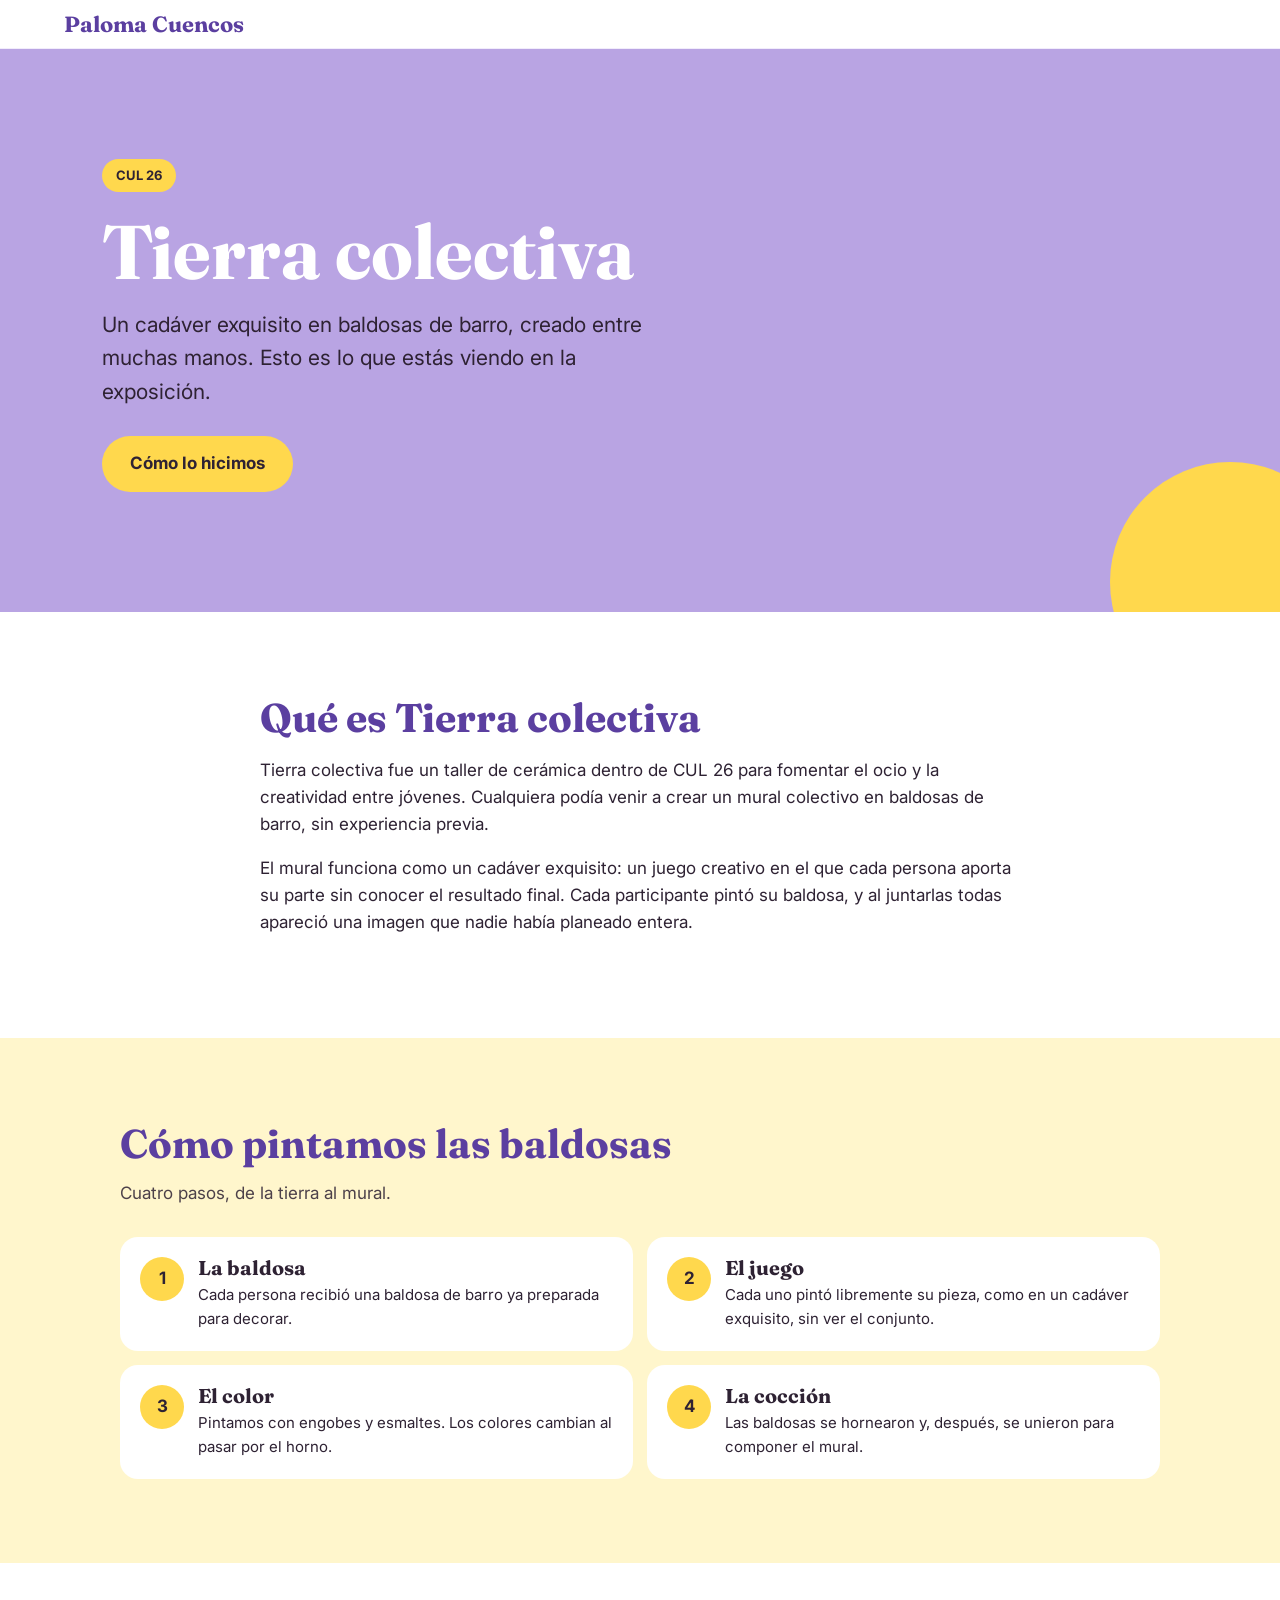
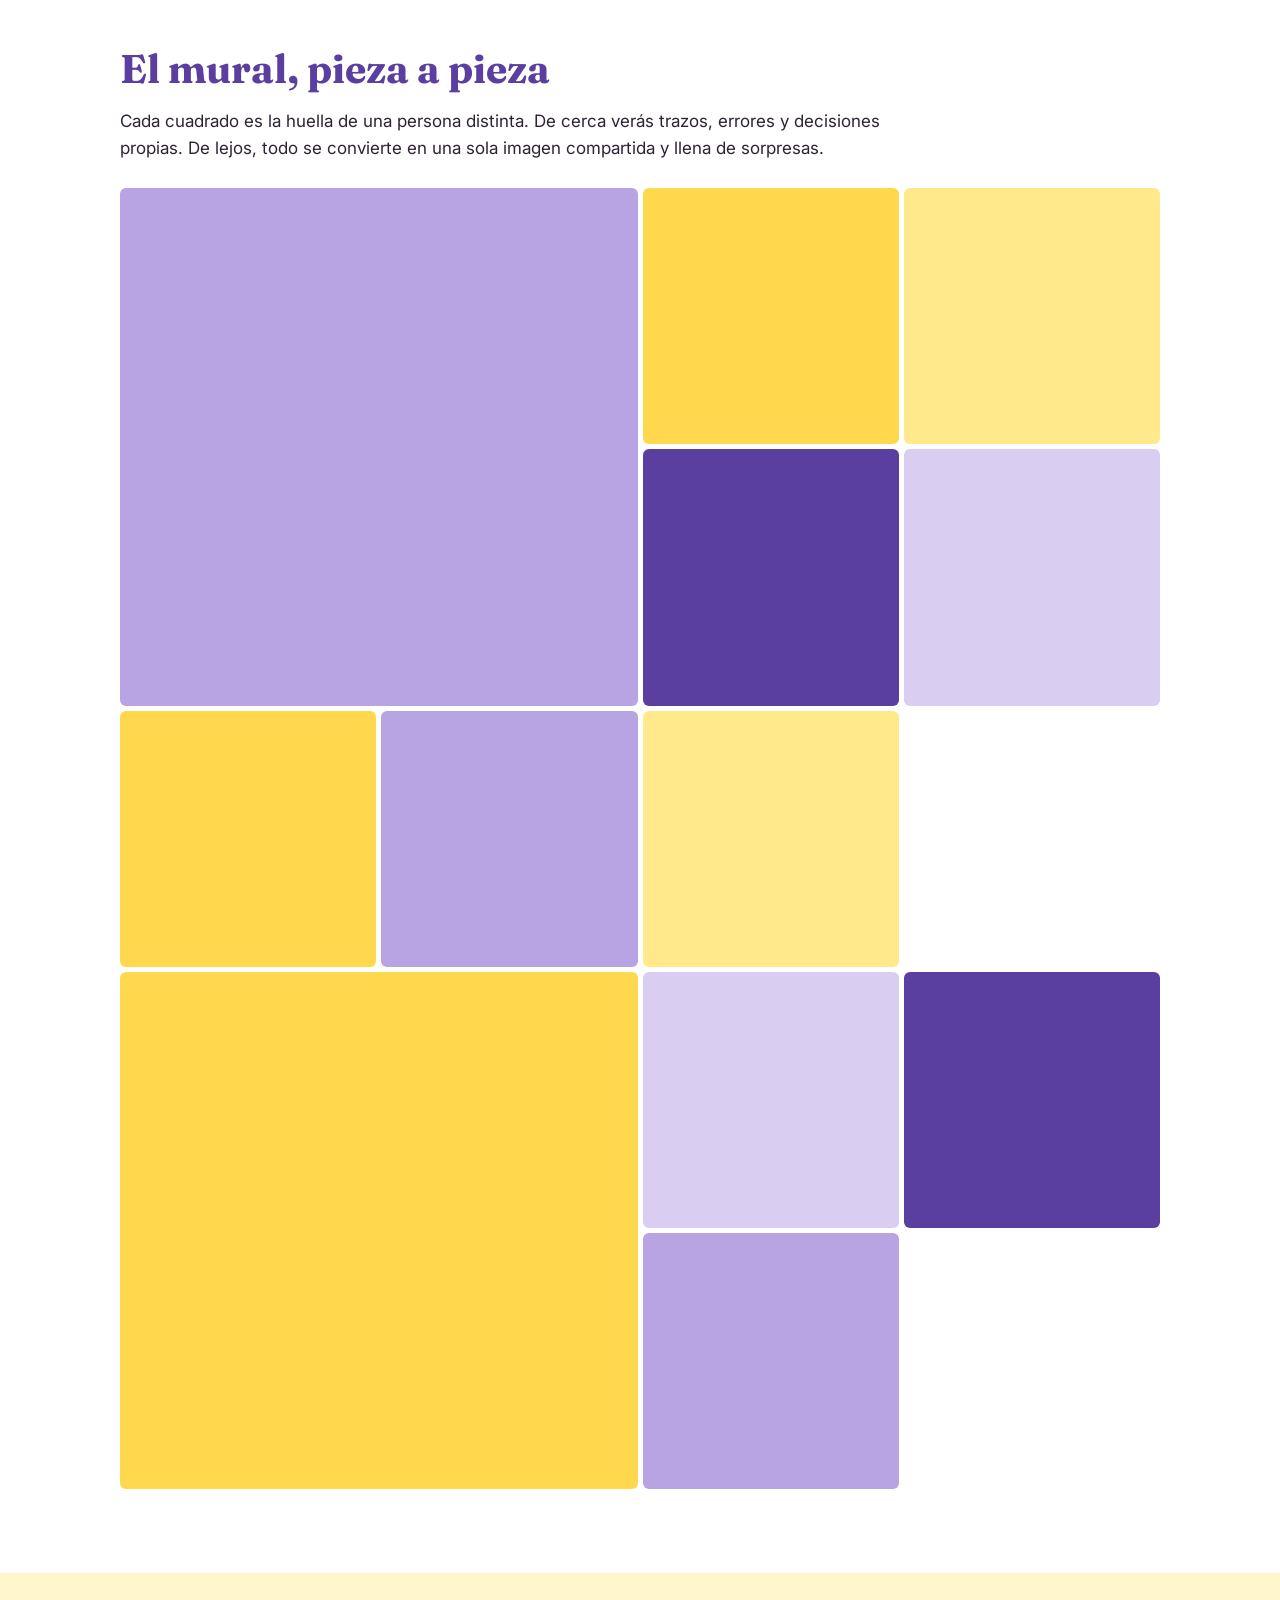
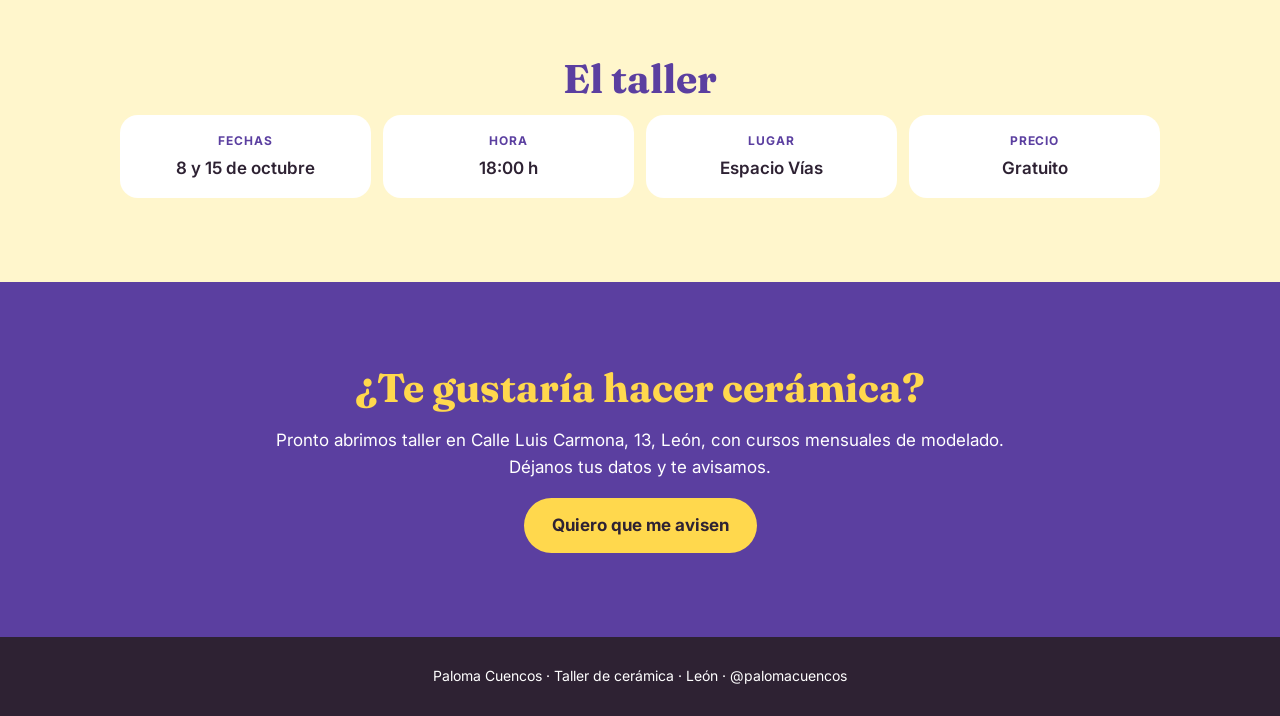
==== tierra-colectiva.html @ a6b54735 "Rename tierra-colectiva(1).html to tierra-colectiva.html" ====
<!DOCTYPE html>
<html lang="es"><head><meta charset="utf-8"><meta name="viewport" content="width=device-width,initial-scale=1,viewport-fit=cover">
<title>Tierra colectiva | CUL 26 | Paloma Cuencos</title><meta name="description" content="Tierra colectiva: un cadáver exquisito en baldosas de barro, taller de cerámica de CUL 26 para jóvenes."><meta name="theme-color" content="#b9a4e3">
<meta property="og:title" content="Tierra colectiva | CUL 26 | Paloma Cuencos"><meta property="og:description" content="Tierra colectiva: un cadáver exquisito en baldosas de barro, taller de cerámica de CUL 26 para jóvenes."><meta property="og:type" content="website">
<link rel="preconnect" href="https://fonts.googleapis.com"><link rel="preconnect" href="https://fonts.gstatic.com" crossorigin>
<link href="https://fonts.googleapis.com/css2?family=Fraunces:opsz,wght@9..144,600;9..144,700&family=Inter:wght@400;500;600;700&display=swap" rel="stylesheet">
<link rel="stylesheet" href="style.css"></head><body>
<header><a class="logo" href="index.html">Paloma Cuencos</a><a class="mini" style="background:none;color:var(--ink)" href="index.html">Volver al taller</a></header>
<main>
<div class="hero"><span class="tag">CUL 26</span><h1>Tierra colectiva</h1><p>Un cadáver exquisito en baldosas de barro, creado entre muchas manos. Esto es lo que estás viendo en la exposición.</p><a class="btn" href="#como">Cómo lo hicimos</a></div>
<section><div class="wrap"><h2>Qué es Tierra colectiva</h2>
<p>Tierra colectiva fue un taller de cerámica dentro de CUL 26 para fomentar el ocio y la creatividad entre jóvenes. Cualquiera podía venir a crear un mural colectivo en baldosas de barro, sin experiencia previa.</p>
<p>El mural funciona como un cadáver exquisito: un juego creativo en el que cada persona aporta su parte sin conocer el resultado final. Cada participante pintó su baldosa, y al juntarlas todas apareció una imagen que nadie había planeado entera.</p></div></section>
<section class="alt" id="como"><div class="wide"><h2>Cómo pintamos las baldosas</h2><p class="sub">Cuatro pasos, de la tierra al mural.</p>
<div class="steps">
<div class="step"><h3>La baldosa</h3><p>Cada persona recibió una baldosa de barro ya preparada para decorar.</p></div>
<div class="step"><h3>El juego</h3><p>Cada uno pintó libremente su pieza, como en un cadáver exquisito, sin ver el conjunto.</p></div>
<div class="step"><h3>El color</h3><p>Pintamos con engobes y esmaltes. Los colores cambian al pasar por el horno.</p></div>
<div class="step"><h3>La cocción</h3><p>Las baldosas se hornearon y, después, se unieron para componer el mural.</p></div>
</div></div></section>
<section><div class="wide"><div class="wrap" style="margin:0"><h2>El mural, pieza a pieza</h2>
<p>Cada cuadrado es la huella de una persona distinta. De cerca verás trazos, errores y decisiones propias. De lejos, todo se convierte en una sola imagen compartida y llena de sorpresas.</p></div><div class="mural" aria-hidden="true"><div class="big" style="background:var(--lila)"></div><div style="background:var(--am)"></div><div style="background:#ffe98a"></div><div style="background:var(--lila-d)"></div><div style="background:#d9cdf2"></div><div style="background:var(--am)"></div><div style="background:var(--lila)"></div><div style="background:#ffe98a"></div><div class="big" style="background:var(--am)"></div><div style="background:#d9cdf2"></div><div style="background:var(--lila-d)"></div><div style="background:var(--lila)"></div></div></div></section>
<section class="alt"><div class="wide"><h2 style="text-align:center">El taller</h2>
<div class="facts"><div><b>Fechas</b>8 y 15 de octubre</div><div><b>Hora</b>18:00 h</div><div><b>Lugar</b>Espacio Vías</div><div><b>Precio</b>Gratuito</div></div></div></section>
<section class="dark"><div class="wrap" style="text-align:center"><h2>¿Te gustaría hacer cerámica?</h2>
<p>Pronto abrimos taller en Calle Luis Carmona, 13, León, con cursos mensuales de modelado. Déjanos tus datos y te avisamos.</p>
<a class="btn" href="https://forms.google.com/TU-ENLACE-AQUI" target="_blank" rel="noopener">Quiero que me avisen</a></div></section>
</main>
<footer>Paloma Cuencos · Taller de cerámica · León · <a href="https://www.instagram.com/palomacuencos">@palomacuencos</a></footer>
<a class="btn sticky" href="https://forms.google.com/TU-ENLACE-AQUI" target="_blank" rel="noopener">Quiero que me avisen</a>
</body></html>
---- style.css ----
/* Paloma Cuencos - estilos compartidos, mobile first */
:root{--lila:#b9a4e3;--lila-d:#5b3fa0;--lila-l:#f1ecfb;--am:#ffd84d;--am-l:#fff6cc;--ink:#2e2233;--r:18px}
*{box-sizing:border-box}
html{scroll-behavior:smooth;-webkit-text-size-adjust:100%}
body{margin:0;font-family:'Inter',system-ui,sans-serif;color:var(--ink);background:#fff;line-height:1.6;font-size:17px;padding-bottom:env(safe-area-inset-bottom)}
h1,h2,h3,.logo{font-family:'Fraunces',Georgia,serif;line-height:1.1}
a{color:inherit;text-decoration:none}
img{max-width:100%;display:block}
:focus-visible{outline:3px solid var(--lila-d);outline-offset:3px}
.top{background:var(--am);text-align:center;padding:9px 16px;font-size:14px;font-weight:600}
header{display:flex;justify-content:space-between;align-items:center;gap:12px;padding:12px 5vw;background:#fff;position:sticky;top:0;z-index:10;border-bottom:1px solid var(--lila-l)}
.logo{font-size:22px;font-weight:700;color:var(--lila-d)}
nav{display:none}
nav a{margin-left:24px;font-size:15px;font-weight:500}
nav a:hover{color:var(--lila-d)}
.mini{background:var(--lila-d);color:#fff;padding:10px 18px;border-radius:30px;font-size:14px;font-weight:600;min-height:44px;display:inline-flex;align-items:center}
.hero{background:var(--lila);padding:64px 5vw 80px;position:relative;overflow:hidden}
.hero:before{content:"";position:absolute;width:240px;height:240px;border-radius:50%;background:var(--am);right:-70px;bottom:-90px}
.hero>*{position:relative}
.hero h1{font-size:clamp(40px,11vw,76px);margin:0 0 14px;color:#fff;text-wrap:balance}
.hero p{font-size:clamp(17px,4.5vw,21px);max-width:560px;margin:0 0 28px}
.tag{display:inline-block;background:var(--am);padding:6px 14px;border-radius:30px;font-size:13px;font-weight:700;margin-bottom:18px}
.btn{display:inline-flex;align-items:center;justify-content:center;min-height:52px;background:var(--am);color:var(--ink);padding:14px 28px;border-radius:40px;font-weight:700;transition:transform .2s,background .2s}
.btn:active{transform:scale(.97)}
section{padding:56px 5vw}
.wrap{max-width:760px;margin:0 auto}
.wide{max-width:1040px;margin:0 auto}
h2{font-size:clamp(28px,7vw,40px);color:var(--lila-d);margin:0 0 14px;text-wrap:balance}
.sub{margin:0 0 30px;opacity:.85}
.alt{background:var(--am-l)}
.dark{background:var(--lila-d);color:#fff}.dark h2{color:var(--am)}
.grid{display:grid;gap:16px;grid-template-columns:1fr}
.card{background:var(--lila-l);border-radius:var(--r);padding:16px}
.card h3{margin:14px 0 6px;font-size:21px}.card p{margin:0;font-size:15px}
.ph{aspect-ratio:4/3;border-radius:12px;background:linear-gradient(135deg,var(--lila),var(--am))}
.steps{display:grid;gap:14px;counter-reset:s;grid-template-columns:1fr}
.step{background:#fff;border-radius:var(--r);padding:20px;counter-increment:s;display:grid;grid-template-columns:44px 1fr;gap:4px 14px}
.step:before{content:counter(s);grid-row:span 2;width:44px;height:44px;border-radius:50%;background:var(--am);display:flex;align-items:center;justify-content:center;font-weight:700}
.step h3{margin:0;font-size:20px}.step p{margin:0;font-size:15px}
.facts{display:grid;grid-template-columns:1fr 1fr;gap:12px}
.facts div{background:#fff;border-radius:var(--r);padding:16px;text-align:center;font-weight:600}
.facts b{display:block;color:var(--lila-d);font-size:12px;text-transform:uppercase;letter-spacing:.08em;margin-bottom:4px}
.mural{display:grid;grid-template-columns:repeat(4,1fr);gap:5px;margin-top:26px}
.mural div{aspect-ratio:1;border-radius:6px}
.mural .big{grid-column:span 2;grid-row:span 2}
.info{display:grid;gap:22px;text-align:center}
.info h3{color:var(--lila-d);margin:0 0 4px}
footer{background:var(--ink);color:#fff;text-align:center;padding:28px 5vw 90px;font-size:14px}
.sticky{position:fixed;left:12px;right:12px;bottom:calc(12px + env(safe-area-inset-bottom));z-index:20;box-shadow:0 8px 24px #0004;background:var(--am)}
@media (hover:hover){.btn:hover{background:#fff}.card{transition:transform .2s,box-shadow .2s}.card:hover{transform:translateY(-4px);box-shadow:0 10px 24px #5b3fa033}}
@media (min-width:700px){
 body{padding-bottom:0}
 nav{display:block}.mini{display:none}
 section{padding:84px 5vw}
 .grid{grid-template-columns:repeat(3,1fr);gap:22px}
 .steps{grid-template-columns:repeat(2,1fr)}
 .facts{grid-template-columns:repeat(4,1fr)}
 .info{grid-template-columns:1fr 1fr}
 .sticky{display:none}footer{padding-bottom:28px}
 .hero{padding:110px 8vw 120px}
}
@media (prefers-reduced-motion:reduce){*{transition:none!important;scroll-behavior:auto!important}}
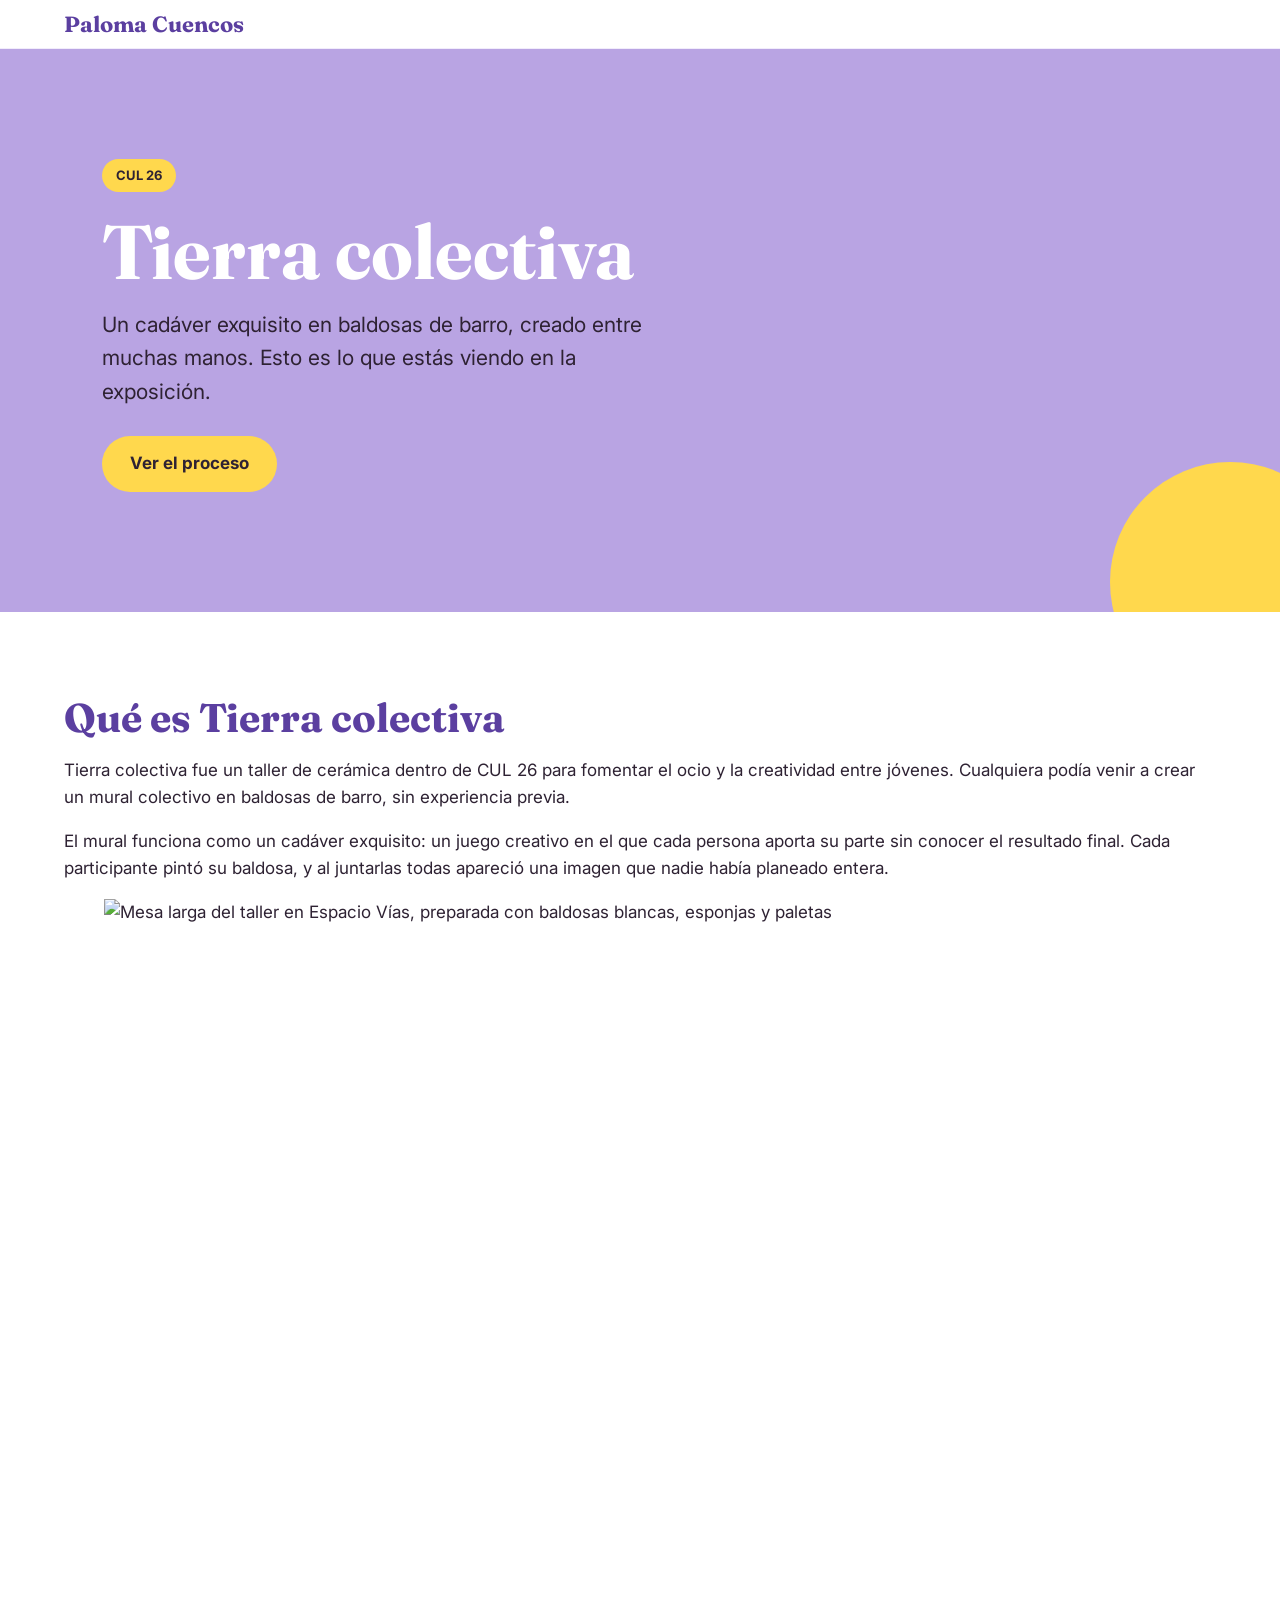
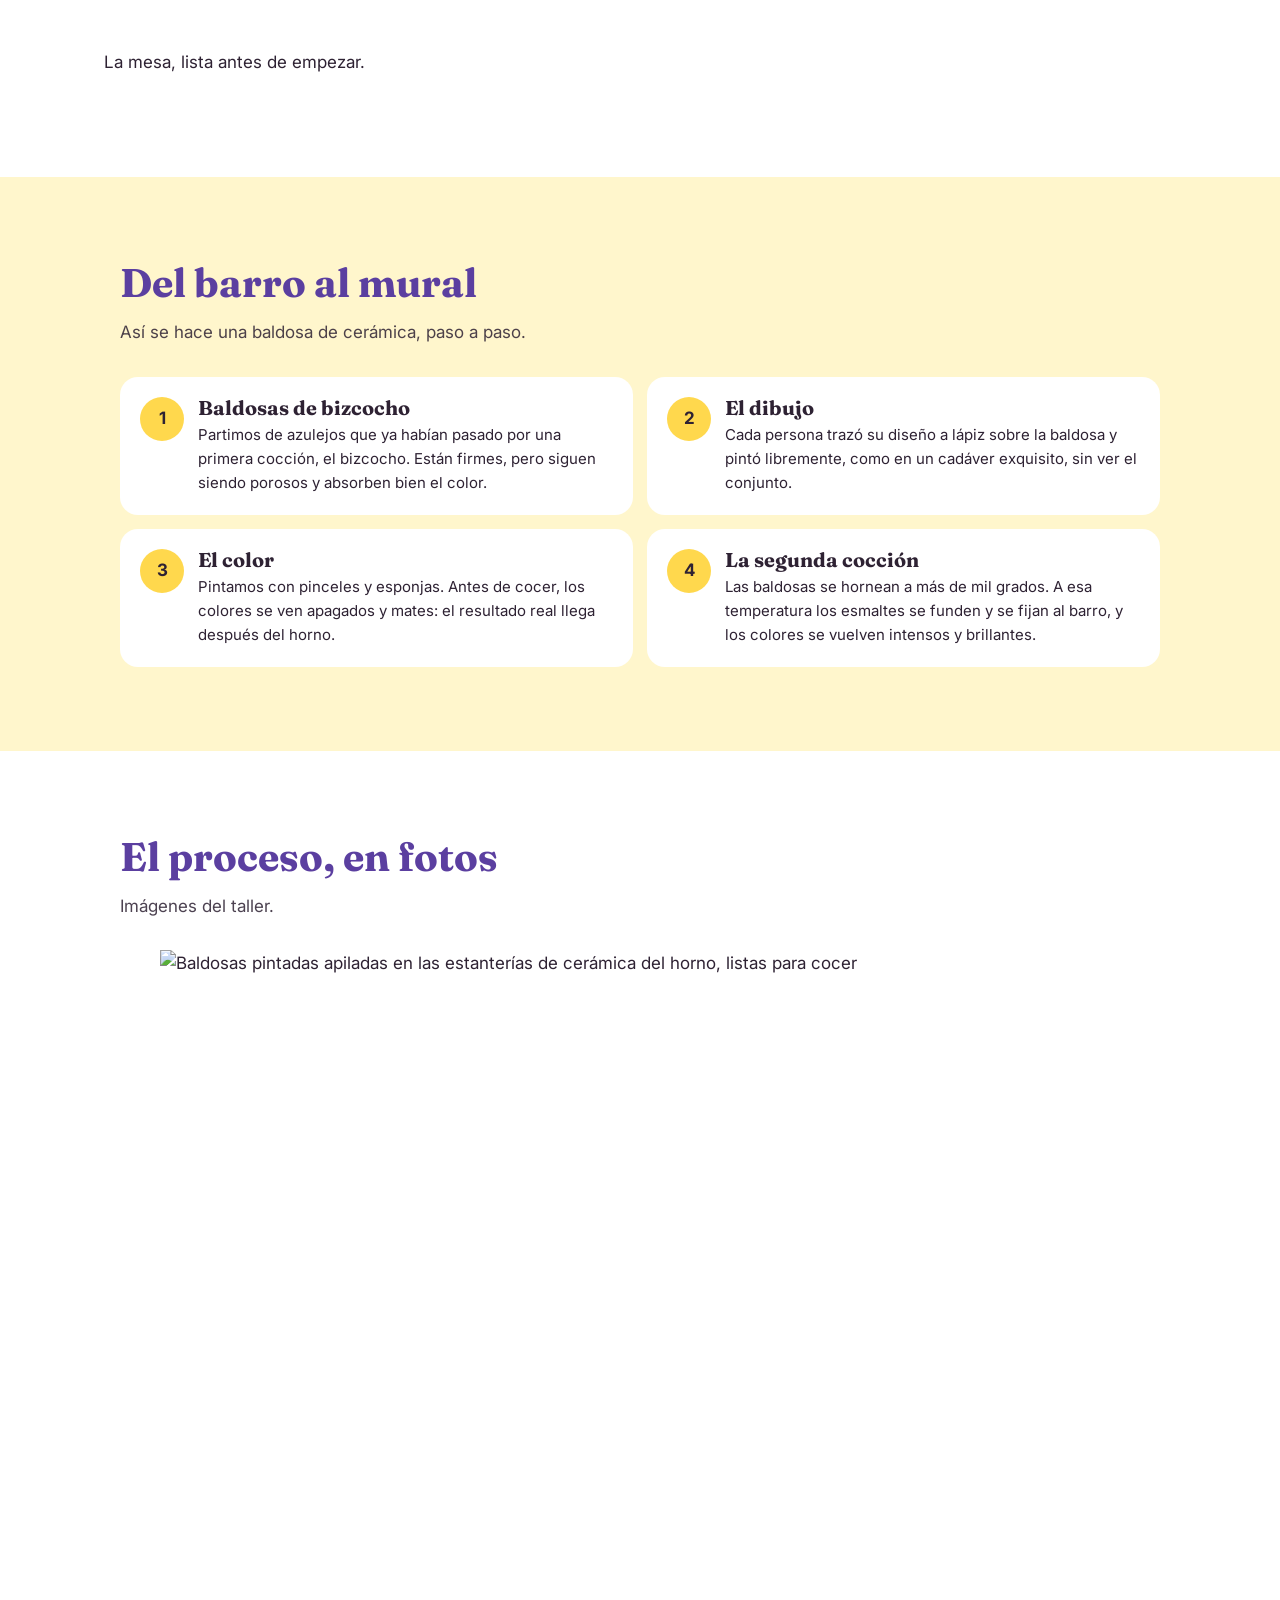
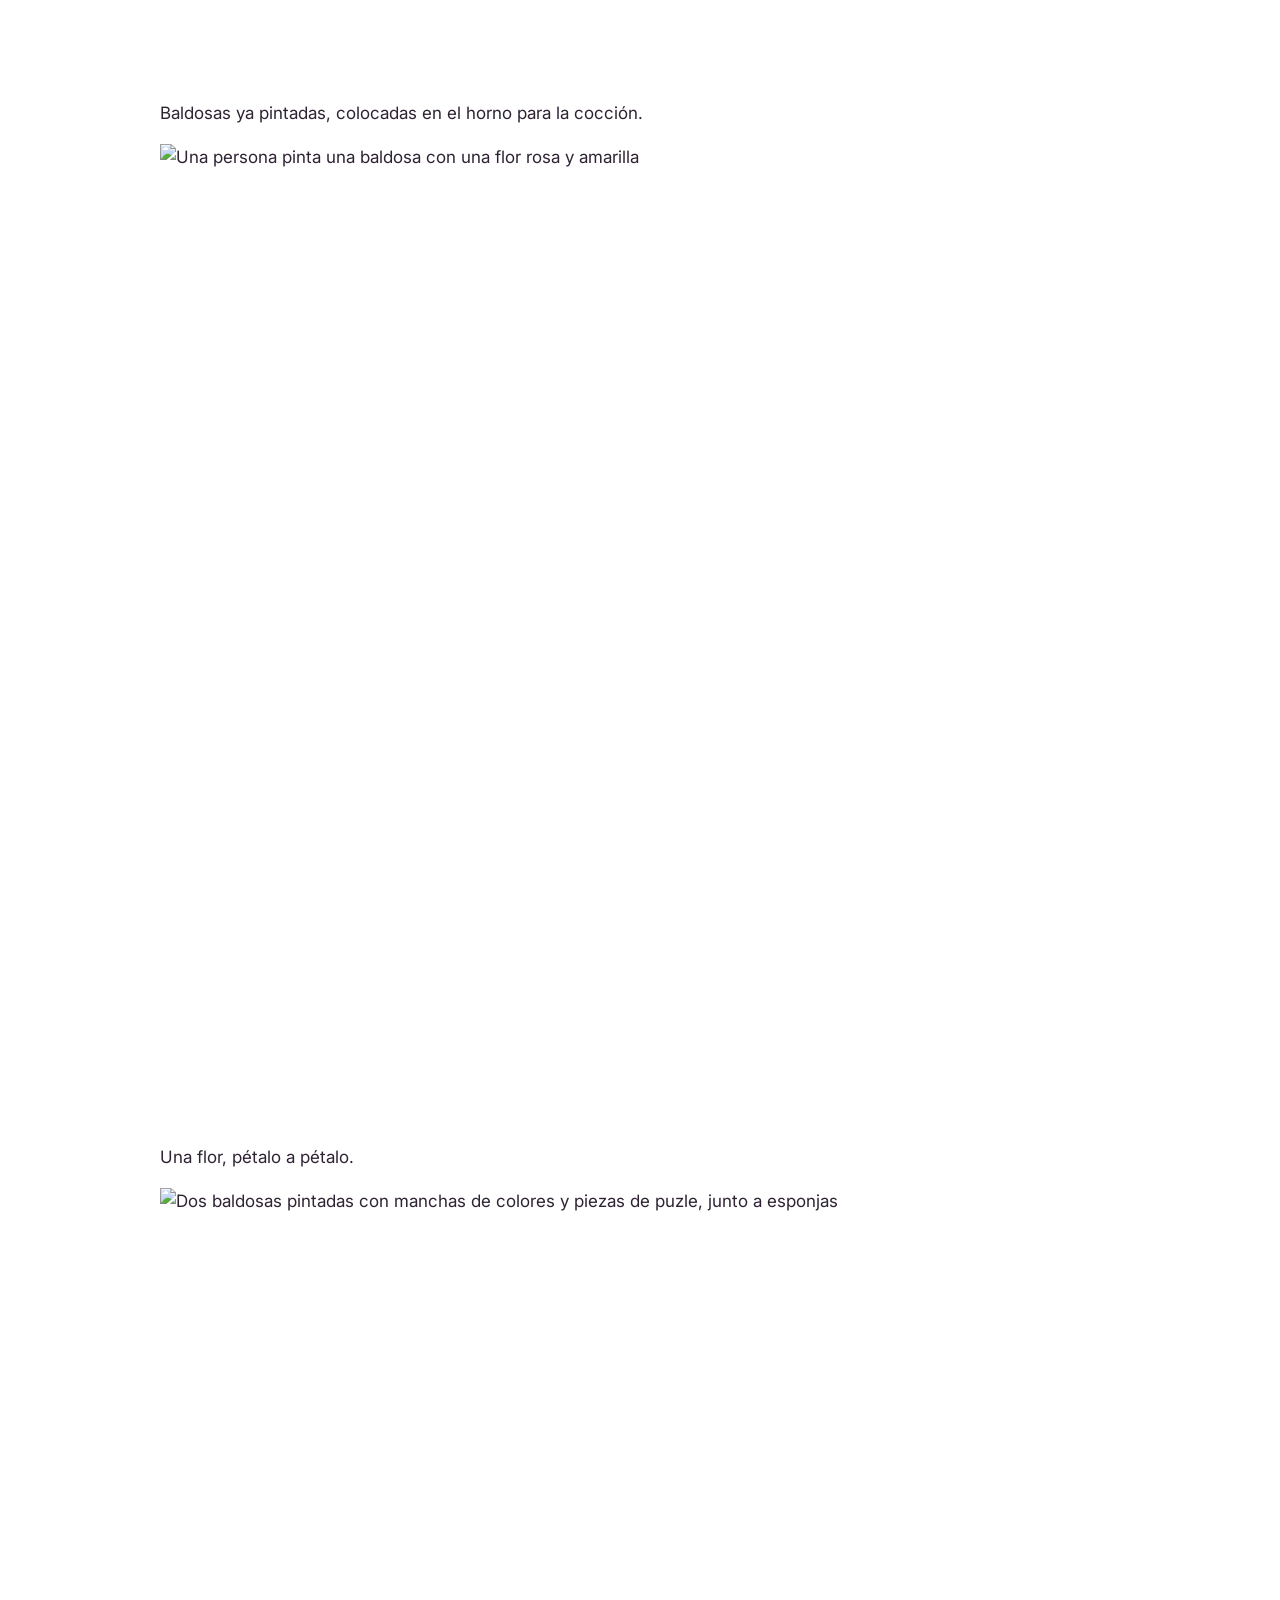
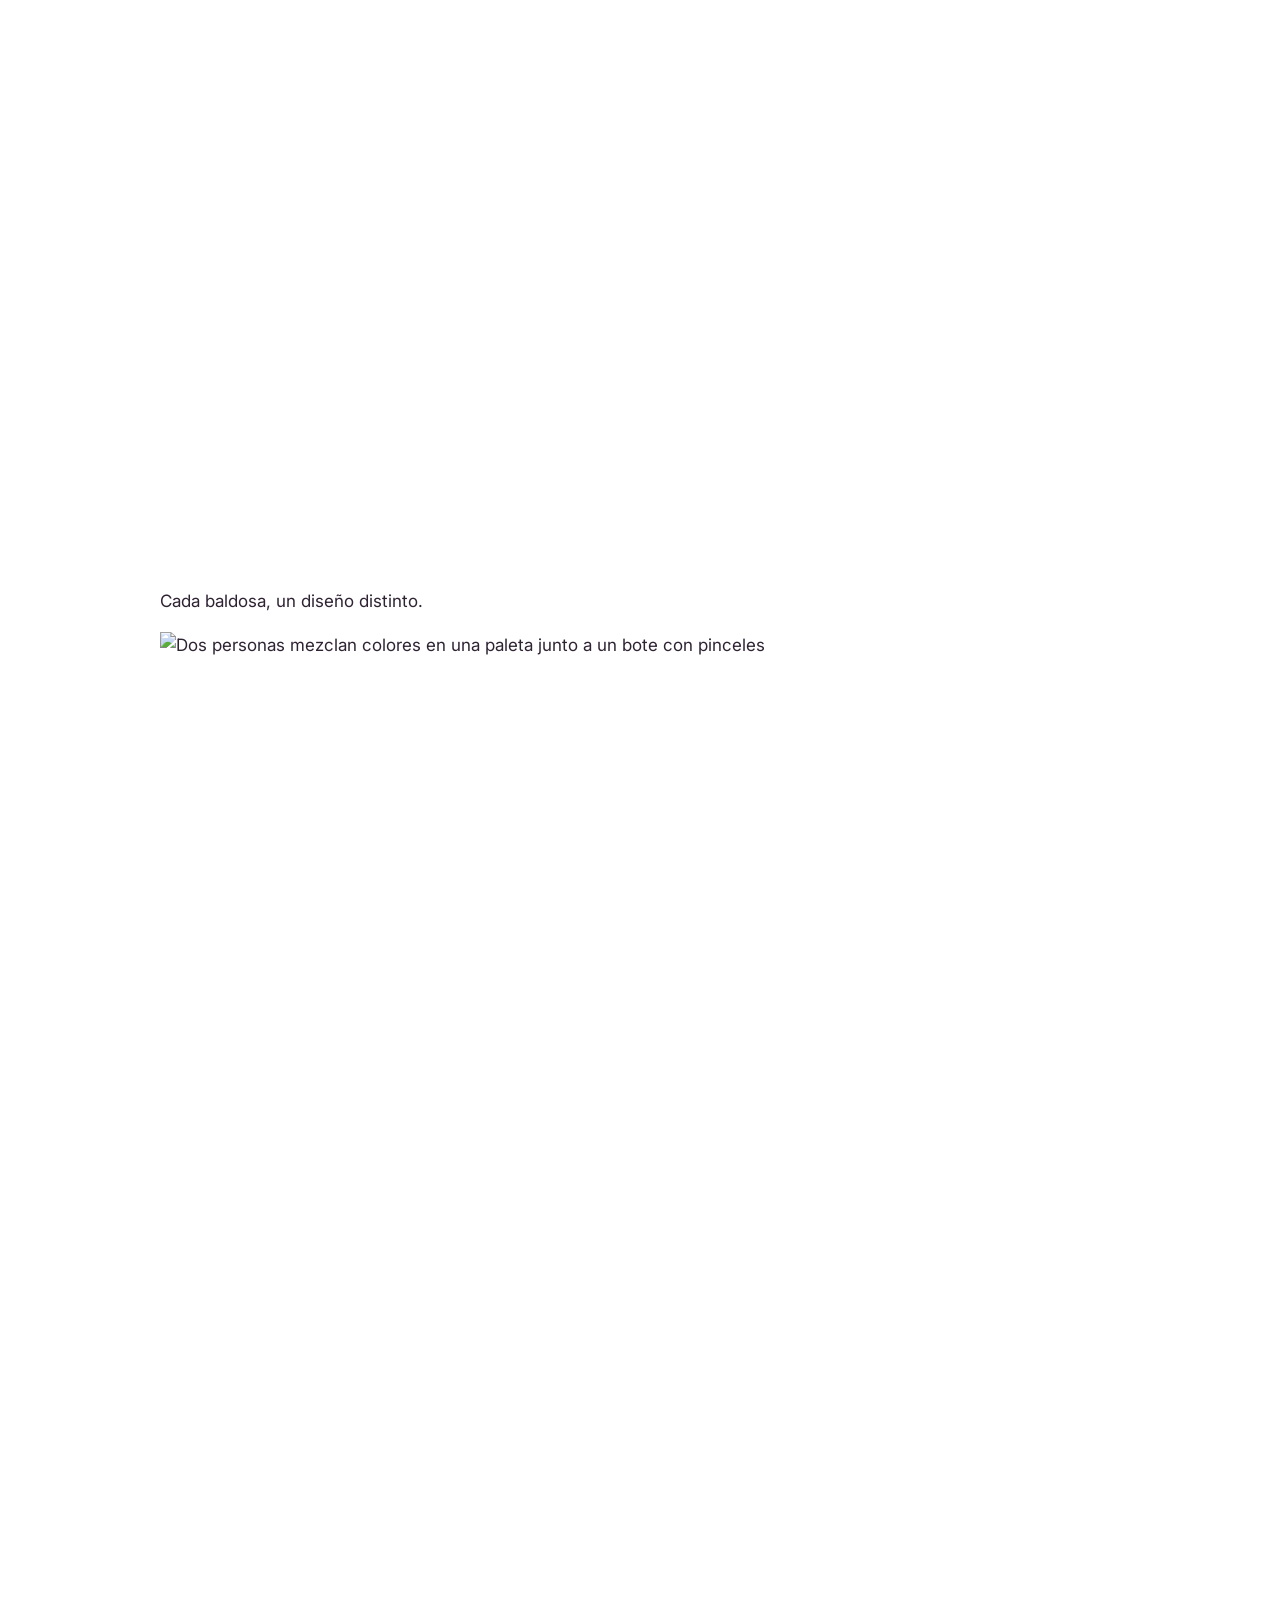
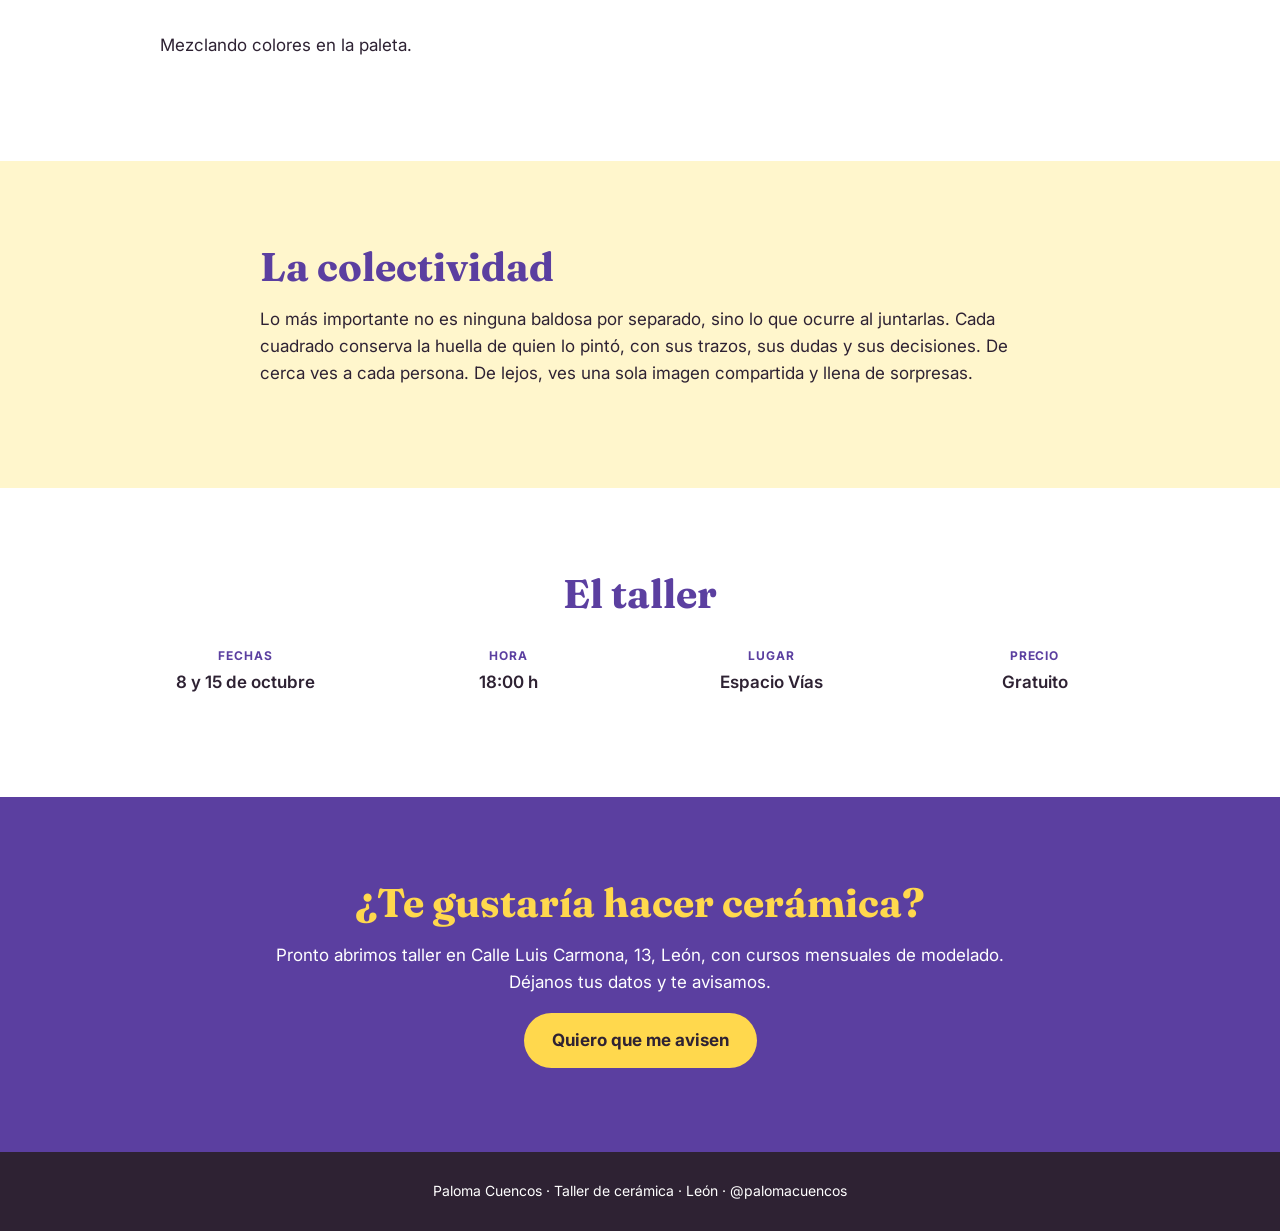
==== commit 1da0eed9: "Update Tierra colectiva content and structure" ====
--- a/tierra-colectiva.html
+++ b/tierra-colectiva.html
@@ -7,21 +7,34 @@
 <link rel="stylesheet" href="style.css"></head><body>
 <header><a class="logo" href="index.html">Paloma Cuencos</a><a class="mini" style="background:none;color:var(--ink)" href="index.html">Volver al taller</a></header>
 <main>
-<div class="hero"><span class="tag">CUL 26</span><h1>Tierra colectiva</h1><p>Un cadáver exquisito en baldosas de barro, creado entre muchas manos. Esto es lo que estás viendo en la exposición.</p><a class="btn" href="#como">Cómo lo hicimos</a></div>
-<section><div class="wrap"><h2>Qué es Tierra colectiva</h2>
+<div class="hero"><span class="tag">CUL 26</span><h1>Tierra colectiva</h1><p>Un cadáver exquisito en baldosas de barro, creado entre muchas manos. Esto es lo que estás viendo en la exposición.</p><a class="btn" href="#proceso">Ver el proceso</a></div>
+<section><div class="split"><div><h2>Qué es Tierra colectiva</h2>
 <p>Tierra colectiva fue un taller de cerámica dentro de CUL 26 para fomentar el ocio y la creatividad entre jóvenes. Cualquiera podía venir a crear un mural colectivo en baldosas de barro, sin experiencia previa.</p>
-<p>El mural funciona como un cadáver exquisito: un juego creativo en el que cada persona aporta su parte sin conocer el resultado final. Cada participante pintó su baldosa, y al juntarlas todas apareció una imagen que nadie había planeado entera.</p></div></section>
-<section class="alt" id="como"><div class="wide"><h2>Cómo pintamos las baldosas</h2><p class="sub">Cuatro pasos, de la tierra al mural.</p>
+<p>El mural funciona como un cadáver exquisito: un juego creativo en el que cada persona aporta su parte sin conocer el resultado final. Cada participante pintó su baldosa, y al juntarlas todas apareció una imagen que nadie había planeado entera.</p></div>
+<figure><img src="img/mesa.jpg" width="1000" height="750" alt="Mesa larga del taller en Espacio Vías, preparada con baldosas blancas, esponjas y paletas" loading="lazy"><figcaption>La mesa, lista antes de empezar.</figcaption></figure></div></section>
+
+<section class="alt" id="proceso"><div class="wide"><h2>Del barro al mural</h2><p class="sub">Así se hace una baldosa de cerámica, paso a paso.</p>
 <div class="steps">
-<div class="step"><h3>La baldosa</h3><p>Cada persona recibió una baldosa de barro ya preparada para decorar.</p></div>
-<div class="step"><h3>El juego</h3><p>Cada uno pintó libremente su pieza, como en un cadáver exquisito, sin ver el conjunto.</p></div>
-<div class="step"><h3>El color</h3><p>Pintamos con engobes y esmaltes. Los colores cambian al pasar por el horno.</p></div>
-<div class="step"><h3>La cocción</h3><p>Las baldosas se hornearon y, después, se unieron para componer el mural.</p></div>
+<div class="step"><h3>Baldosas de bizcocho</h3><p>Partimos de azulejos que ya habían pasado por una primera cocción, el bizcocho. Están firmes, pero siguen siendo porosos y absorben bien el color.</p></div>
+<div class="step"><h3>El dibujo</h3><p>Cada persona trazó su diseño a lápiz sobre la baldosa y pintó libremente, como en un cadáver exquisito, sin ver el conjunto.</p></div>
+<div class="step"><h3>El color</h3><p>Pintamos con pinceles y esponjas. Antes de cocer, los colores se ven apagados y mates: el resultado real llega después del horno.</p></div>
+<div class="step"><h3>La segunda cocción</h3><p>Las baldosas se hornean a más de mil grados. A esa temperatura los esmaltes se funden y se fijan al barro, y los colores se vuelven intensos y brillantes.</p></div>
 </div></div></section>
-<section><div class="wide"><div class="wrap" style="margin:0"><h2>El mural, pieza a pieza</h2>
-<p>Cada cuadrado es la huella de una persona distinta. De cerca verás trazos, errores y decisiones propias. De lejos, todo se convierte en una sola imagen compartida y llena de sorpresas.</p></div><div class="mural" aria-hidden="true"><div class="big" style="background:var(--lila)"></div><div style="background:var(--am)"></div><div style="background:#ffe98a"></div><div style="background:var(--lila-d)"></div><div style="background:#d9cdf2"></div><div style="background:var(--am)"></div><div style="background:var(--lila)"></div><div style="background:#ffe98a"></div><div class="big" style="background:var(--am)"></div><div style="background:#d9cdf2"></div><div style="background:var(--lila-d)"></div><div style="background:var(--lila)"></div></div></div></section>
-<section class="alt"><div class="wide"><h2 style="text-align:center">El taller</h2>
+
+<section><div class="wide"><h2>El proceso, en fotos</h2><p class="sub">Imágenes del taller.</p>
+<div class="gallery">
+<figure><img src="img/horno.jpg" width="1000" height="750" alt="Baldosas pintadas apiladas en las estanterías de cerámica del horno, listas para cocer" loading="lazy"><figcaption>Baldosas ya pintadas, colocadas en el horno para la cocción.</figcaption></figure>
+<figure><img src="img/pintando.jpg" width="750" height="1000" alt="Una persona pinta una baldosa con una flor rosa y amarilla" loading="lazy"><figcaption>Una flor, pétalo a pétalo.</figcaption></figure>
+<figure><img src="img/baldosas.jpg" width="750" height="1000" alt="Dos baldosas pintadas con manchas de colores y piezas de puzle, junto a esponjas" loading="lazy"><figcaption>Cada baldosa, un diseño distinto.</figcaption></figure>
+<figure><img src="img/paleta.jpg" width="750" height="1000" alt="Dos personas mezclan colores en una paleta junto a un bote con pinceles" loading="lazy"><figcaption>Mezclando colores en la paleta.</figcaption></figure>
+</div></div></section>
+
+<section class="alt"><div class="wrap"><h2>La colectividad</h2>
+<p>Lo más importante no es ninguna baldosa por separado, sino lo que ocurre al juntarlas. Cada cuadrado conserva la huella de quien lo pintó, con sus trazos, sus dudas y sus decisiones. De cerca ves a cada persona. De lejos, ves una sola imagen compartida y llena de sorpresas.</p></div></section>
+
+<section><div class="wide"><h2 style="text-align:center">El taller</h2>
 <div class="facts"><div><b>Fechas</b>8 y 15 de octubre</div><div><b>Hora</b>18:00 h</div><div><b>Lugar</b>Espacio Vías</div><div><b>Precio</b>Gratuito</div></div></div></section>
+
 <section class="dark"><div class="wrap" style="text-align:center"><h2>¿Te gustaría hacer cerámica?</h2>
 <p>Pronto abrimos taller en Calle Luis Carmona, 13, León, con cursos mensuales de modelado. Déjanos tus datos y te avisamos.</p>
 <a class="btn" href="https://forms.google.com/TU-ENLACE-AQUI" target="_blank" rel="noopener">Quiero que me avisen</a></div></section>
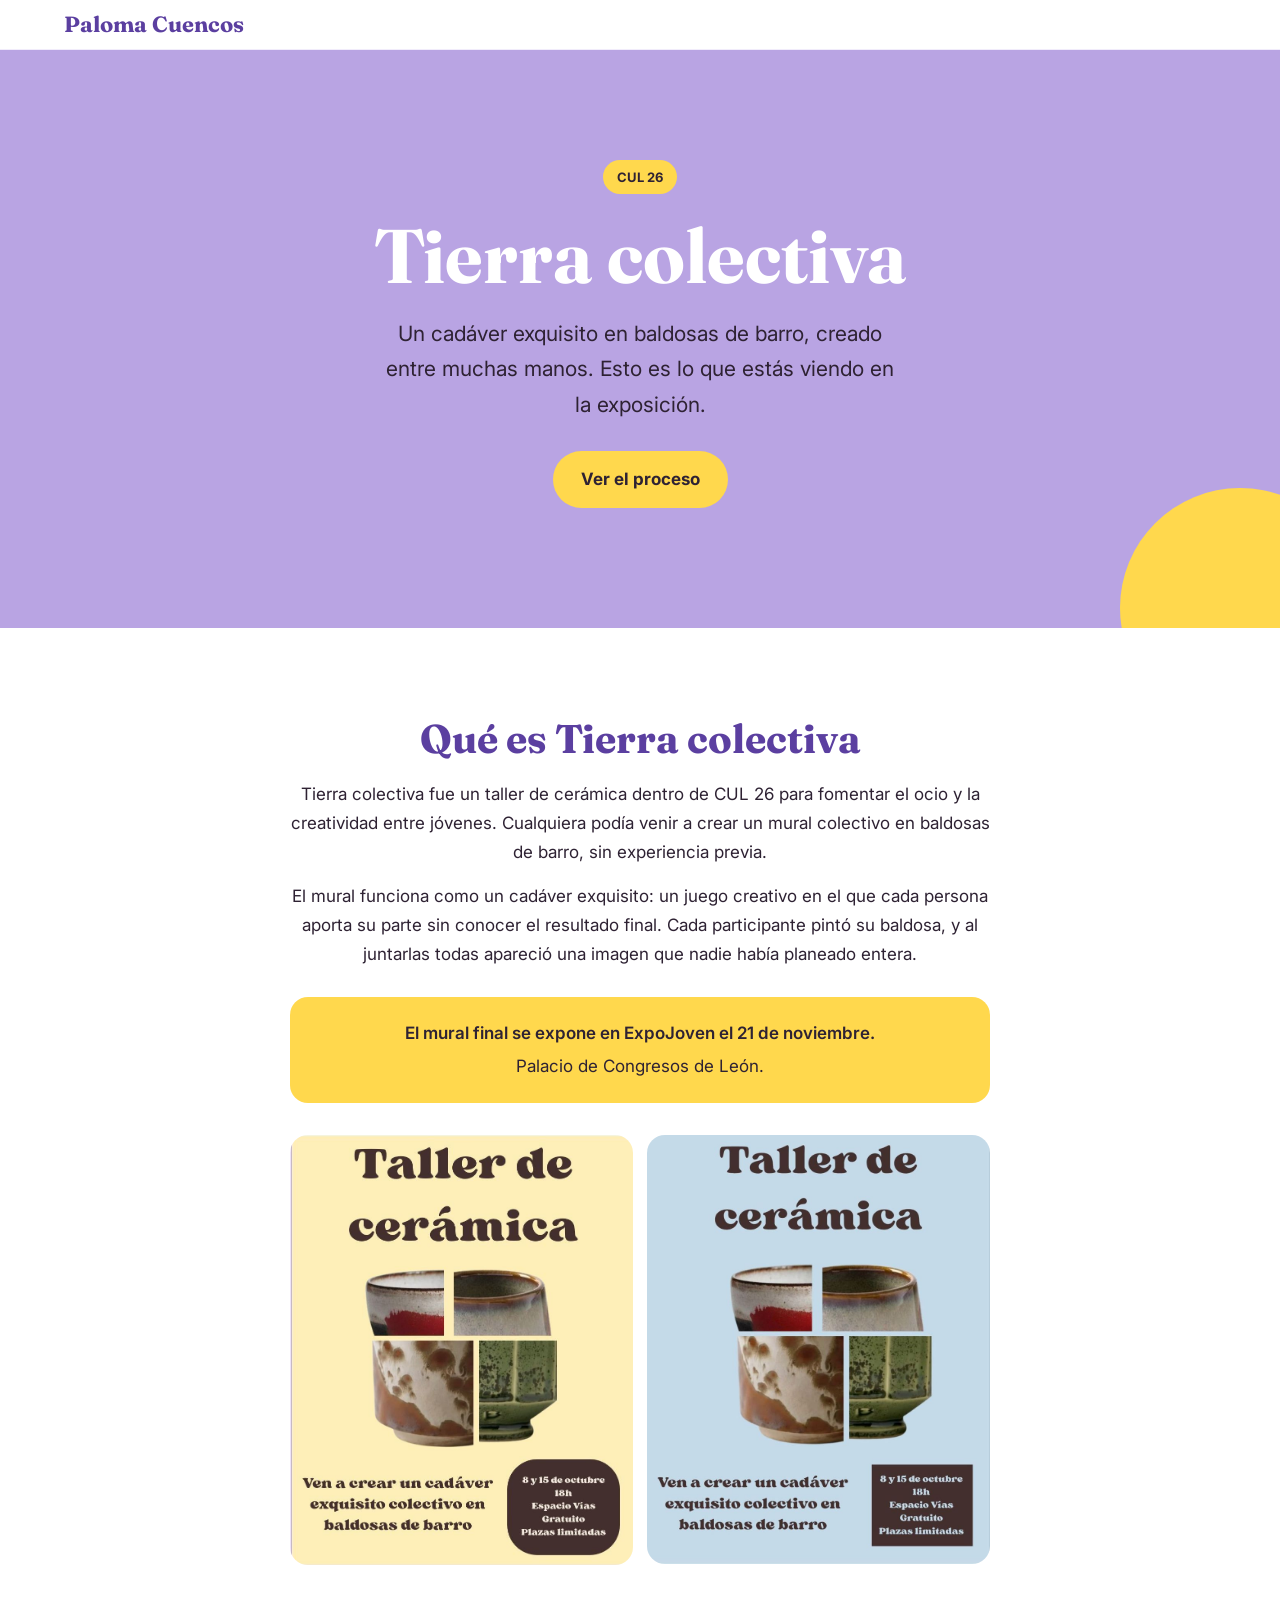
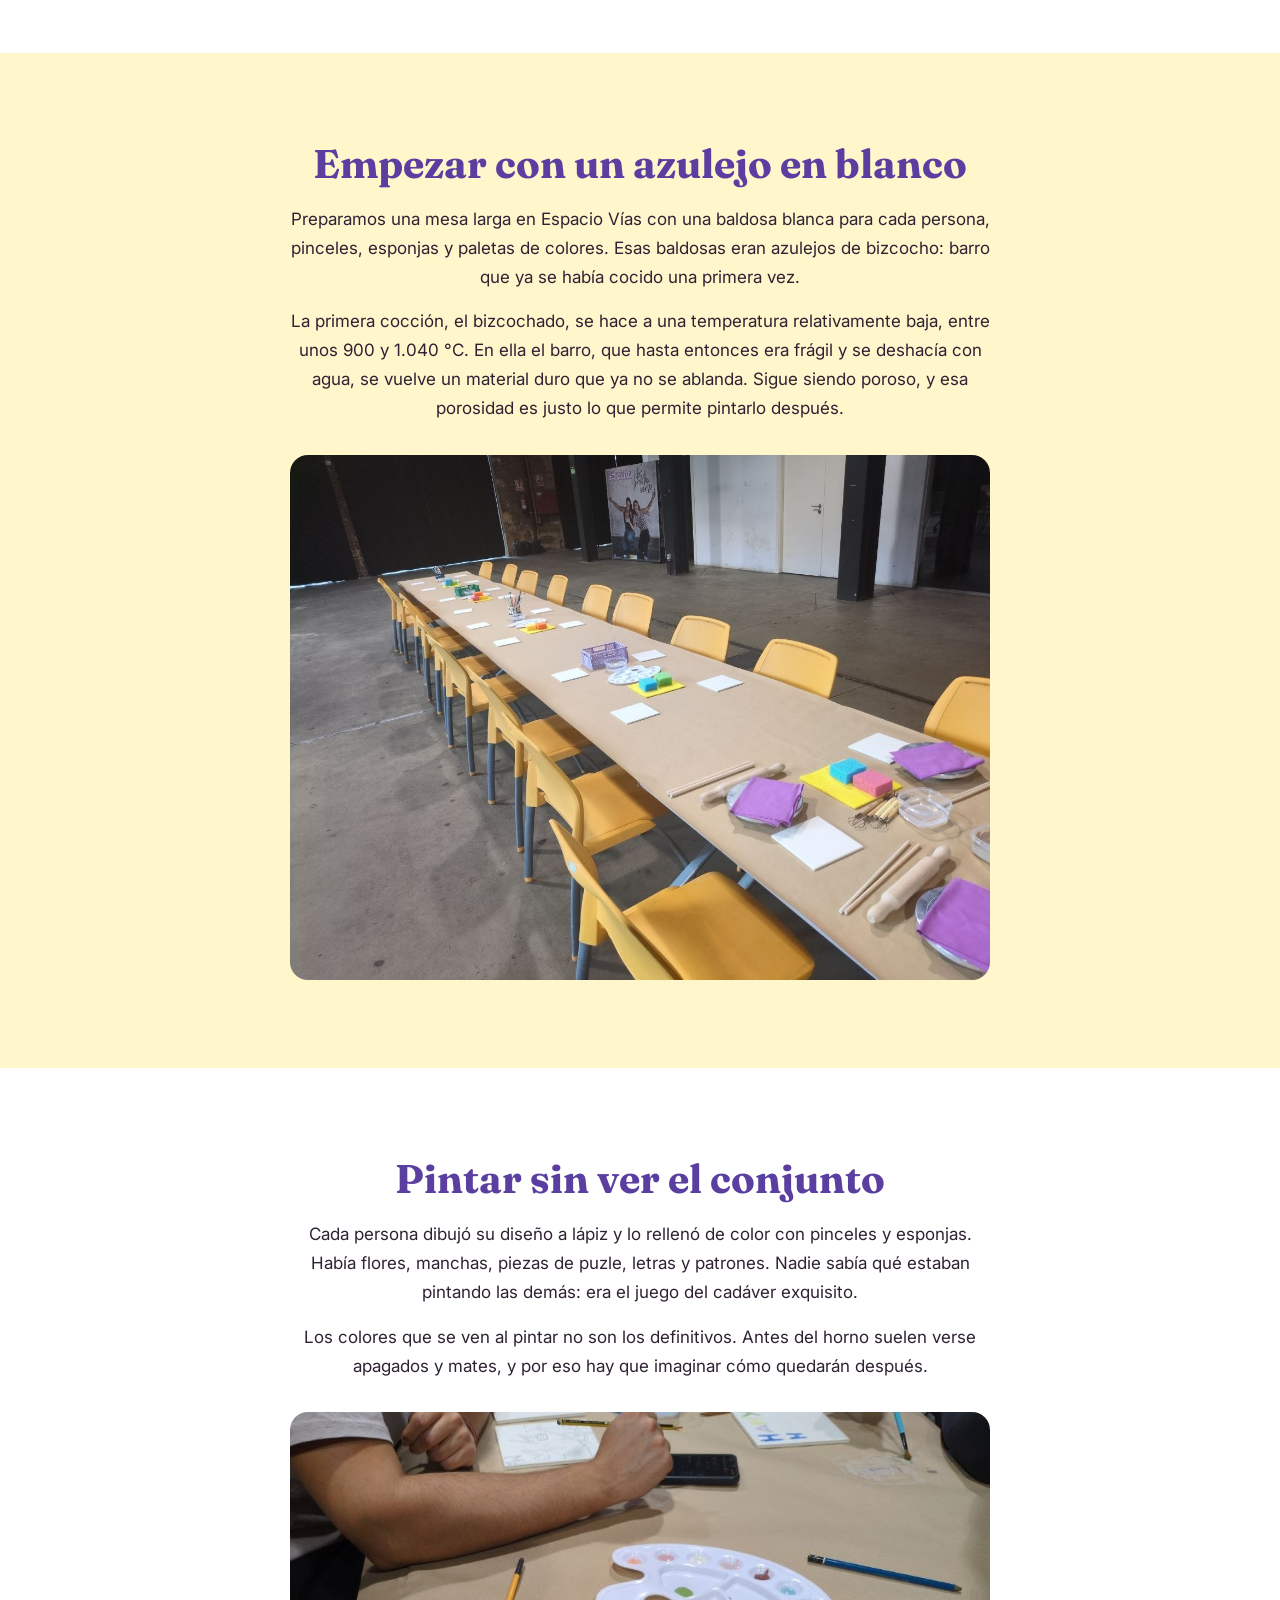
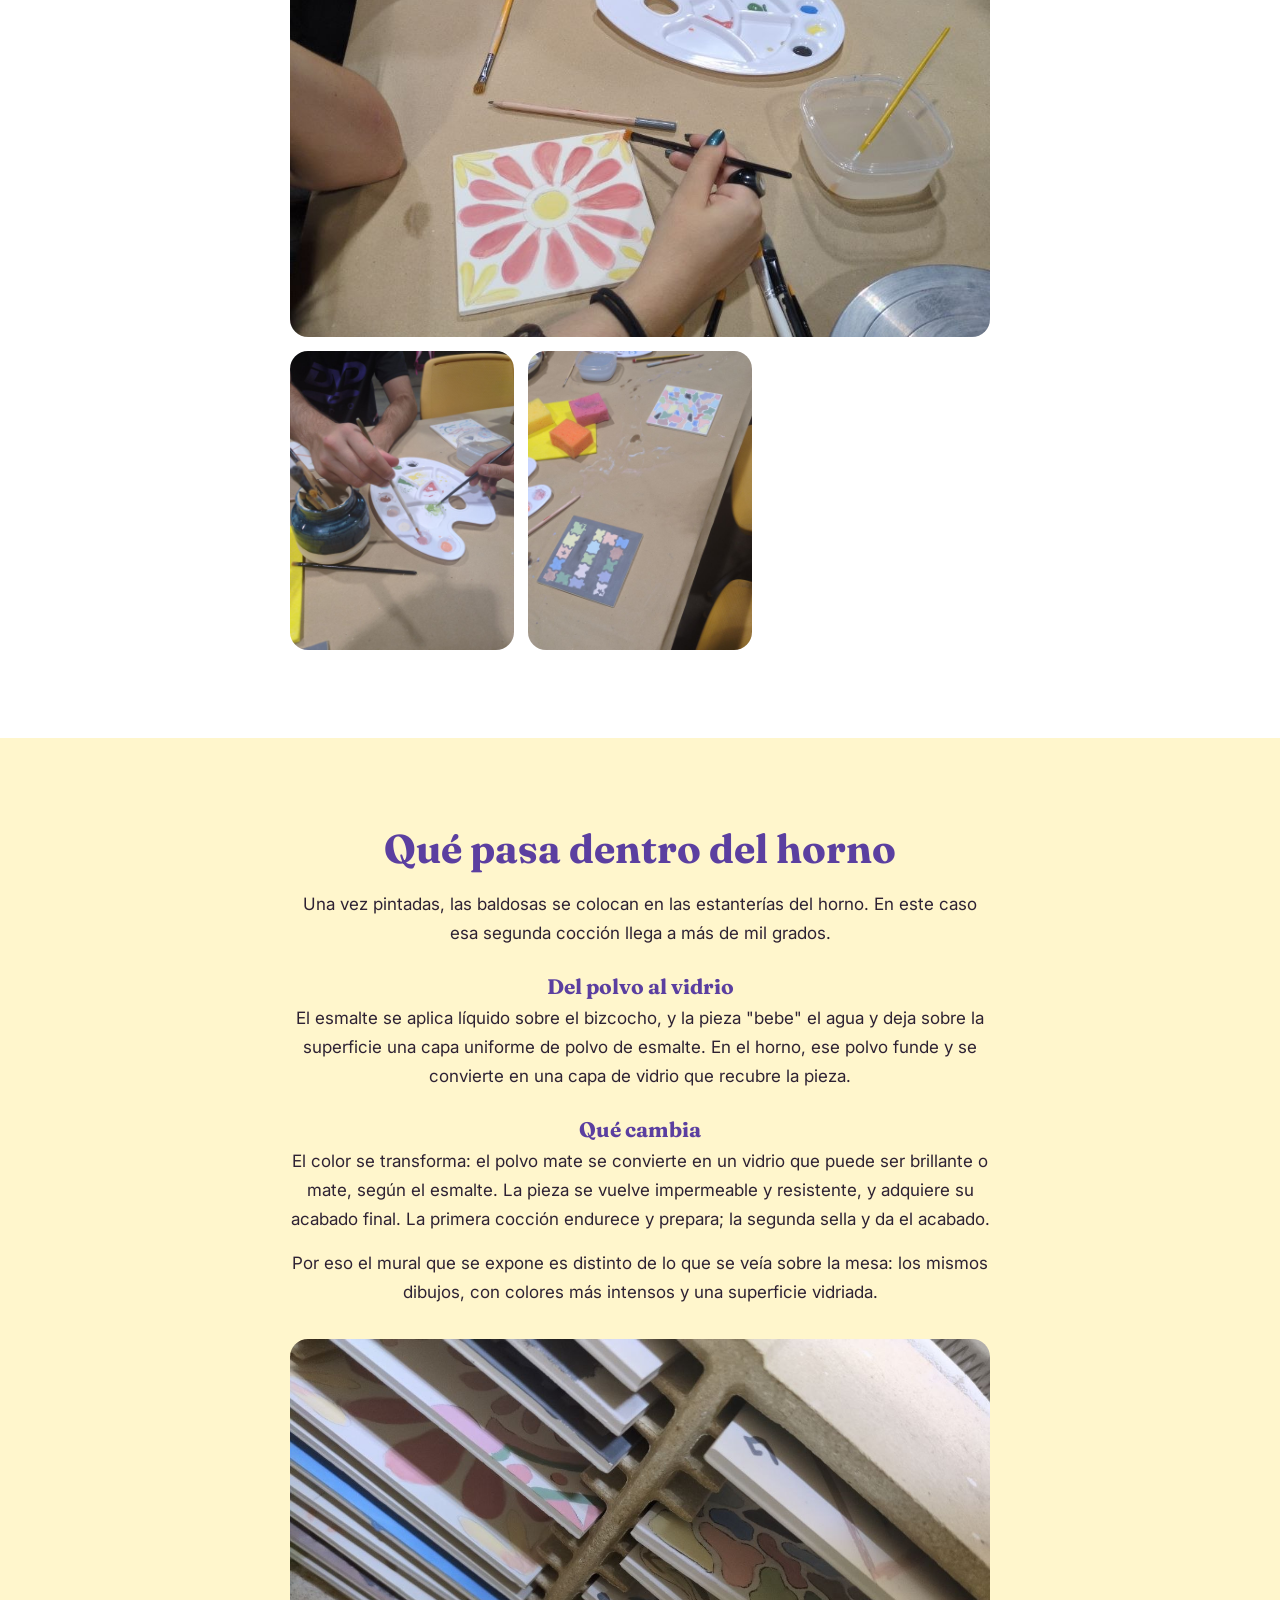
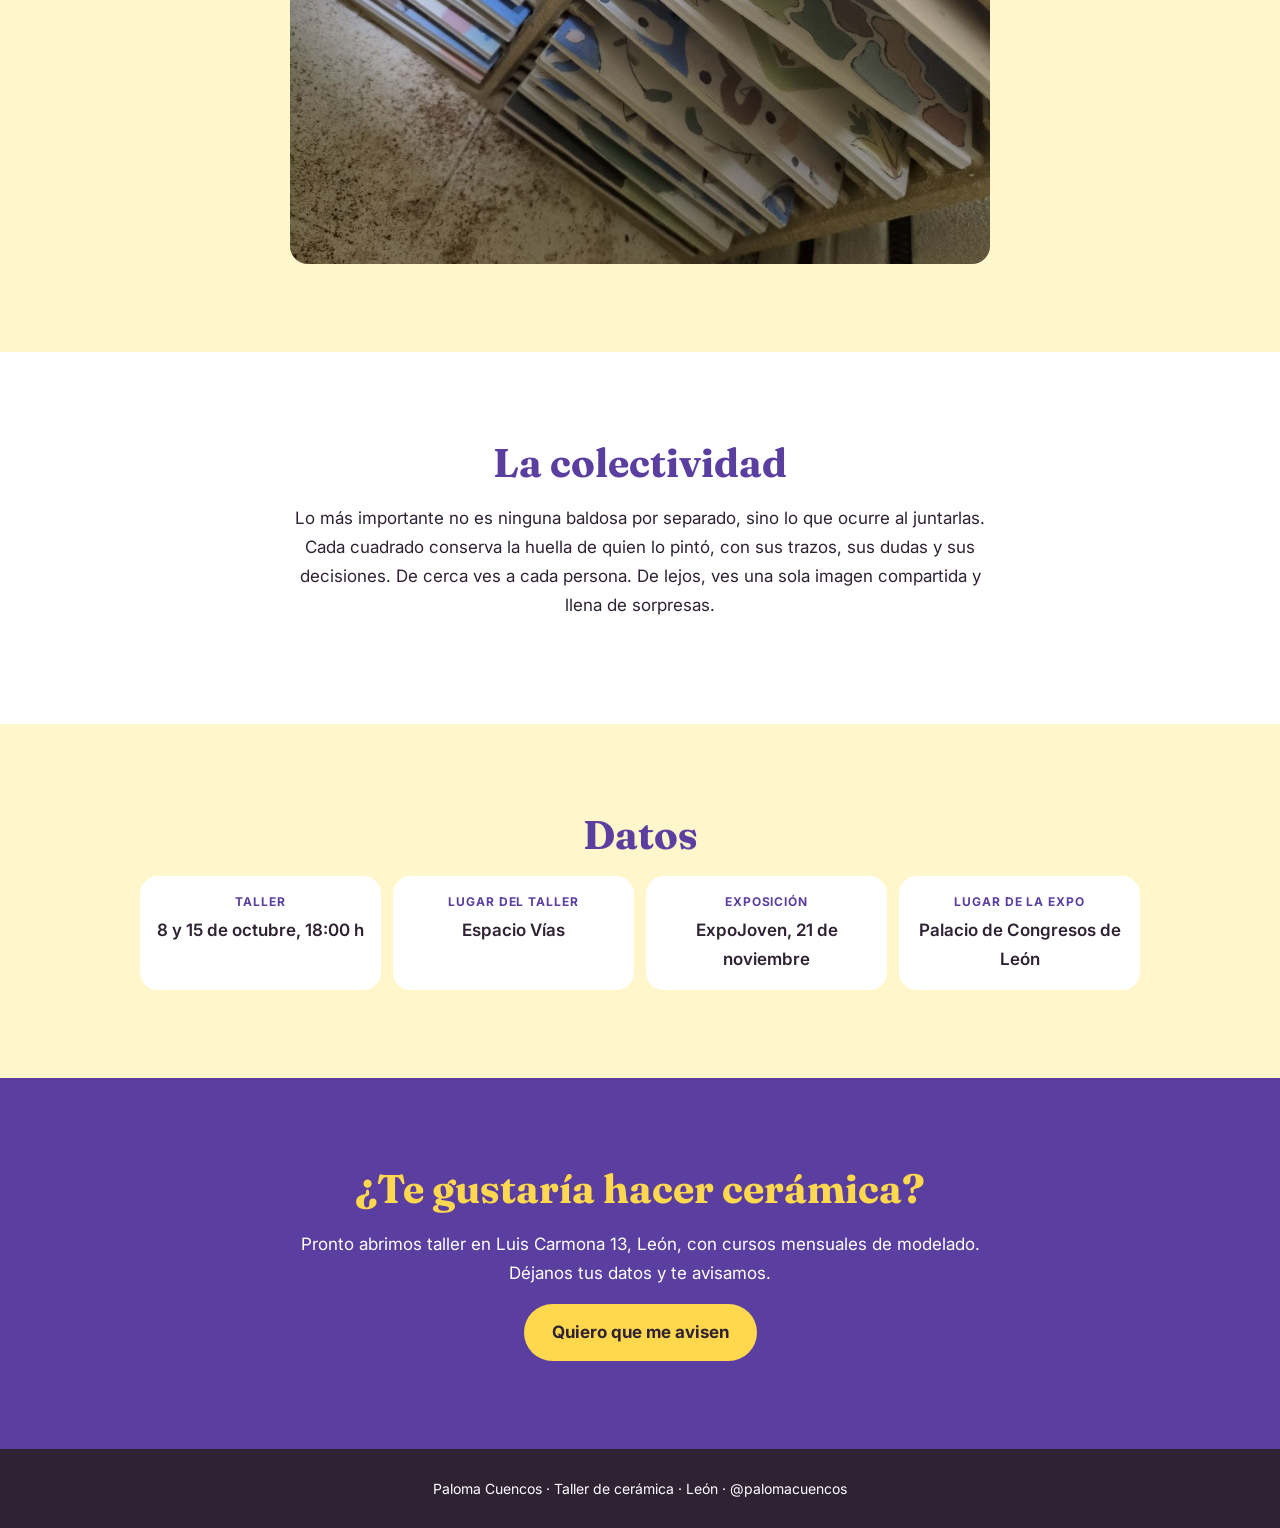
==== commit fe26444a: "Enhance Tierra colectiva project details and sections Updated the description of the Tierra colectiv" ====
--- a/tierra-colectiva.html
+++ b/tierra-colectiva.html
@@ -1,42 +1,54 @@
 <!DOCTYPE html>
 <html lang="es"><head><meta charset="utf-8"><meta name="viewport" content="width=device-width,initial-scale=1,viewport-fit=cover">
-<title>Tierra colectiva | CUL 26 | Paloma Cuencos</title><meta name="description" content="Tierra colectiva: un cadáver exquisito en baldosas de barro, taller de cerámica de CUL 26 para jóvenes."><meta name="theme-color" content="#b9a4e3">
-<meta property="og:title" content="Tierra colectiva | CUL 26 | Paloma Cuencos"><meta property="og:description" content="Tierra colectiva: un cadáver exquisito en baldosas de barro, taller de cerámica de CUL 26 para jóvenes."><meta property="og:type" content="website">
+<title>Tierra colectiva | CUL 26 | Paloma Cuencos</title><meta name="description" content="Tierra colectiva: un cadáver exquisito en baldosas de barro, taller de cerámica de CUL 26. El mural se expone en ExpoJoven el 21 de noviembre."><meta name="theme-color" content="#b9a4e3">
+<meta property="og:title" content="Tierra colectiva | CUL 26 | Paloma Cuencos"><meta property="og:description" content="Tierra colectiva: un cadáver exquisito en baldosas de barro, taller de cerámica de CUL 26. El mural se expone en ExpoJoven el 21 de noviembre."><meta property="og:type" content="website">
 <link rel="preconnect" href="https://fonts.googleapis.com"><link rel="preconnect" href="https://fonts.gstatic.com" crossorigin>
 <link href="https://fonts.googleapis.com/css2?family=Fraunces:opsz,wght@9..144,600;9..144,700&family=Inter:wght@400;500;600;700&display=swap" rel="stylesheet">
 <link rel="stylesheet" href="style.css"></head><body>
 <header><a class="logo" href="index.html">Paloma Cuencos</a><a class="mini" style="background:none;color:var(--ink)" href="index.html">Volver al taller</a></header>
 <main>
 <div class="hero"><span class="tag">CUL 26</span><h1>Tierra colectiva</h1><p>Un cadáver exquisito en baldosas de barro, creado entre muchas manos. Esto es lo que estás viendo en la exposición.</p><a class="btn" href="#proceso">Ver el proceso</a></div>
-<section><div class="split"><div><h2>Qué es Tierra colectiva</h2>
+
+<section><div class="wrap"><h2>Qué es Tierra colectiva</h2>
 <p>Tierra colectiva fue un taller de cerámica dentro de CUL 26 para fomentar el ocio y la creatividad entre jóvenes. Cualquiera podía venir a crear un mural colectivo en baldosas de barro, sin experiencia previa.</p>
-<p>El mural funciona como un cadáver exquisito: un juego creativo en el que cada persona aporta su parte sin conocer el resultado final. Cada participante pintó su baldosa, y al juntarlas todas apareció una imagen que nadie había planeado entera.</p></div>
-<figure><img src="img/mesa.jpg" width="1000" height="750" alt="Mesa larga del taller en Espacio Vías, preparada con baldosas blancas, esponjas y paletas" loading="lazy"><figcaption>La mesa, lista antes de empezar.</figcaption></figure></div></section>
+<p>El mural funciona como un cadáver exquisito: un juego creativo en el que cada persona aporta su parte sin conocer el resultado final. Cada participante pintó su baldosa, y al juntarlas todas apareció una imagen que nadie había planeado entera.</p>
+<div class="callout">El mural final se expone en ExpoJoven el 21 de noviembre.<span>Palacio de Congresos de León.</span></div></div>
+<div class="posters">
+<figure><img src="img/cartel-amarillo.jpg" width="837" height="1049" alt="Cartel amarillo del taller de cerámica: cadáver exquisito colectivo en baldosas de barro, 8 y 15 de octubre, 18h, Espacio Vías, gratuito" loading="lazy"></figure>
+<figure><img src="img/cartel-azul.jpg" width="900" height="1125" alt="Cartel azul del taller de cerámica: cadáver exquisito colectivo en baldosas de barro, 8 y 15 de octubre, 18h, Espacio Vías, gratuito" loading="lazy"></figure>
+</div></section>
 
-<section class="alt" id="proceso"><div class="wide"><h2>Del barro al mural</h2><p class="sub">Así se hace una baldosa de cerámica, paso a paso.</p>
-<div class="steps">
-<div class="step"><h3>Baldosas de bizcocho</h3><p>Partimos de azulejos que ya habían pasado por una primera cocción, el bizcocho. Están firmes, pero siguen siendo porosos y absorben bien el color.</p></div>
-<div class="step"><h3>El dibujo</h3><p>Cada persona trazó su diseño a lápiz sobre la baldosa y pintó libremente, como en un cadáver exquisito, sin ver el conjunto.</p></div>
-<div class="step"><h3>El color</h3><p>Pintamos con pinceles y esponjas. Antes de cocer, los colores se ven apagados y mates: el resultado real llega después del horno.</p></div>
-<div class="step"><h3>La segunda cocción</h3><p>Las baldosas se hornean a más de mil grados. A esa temperatura los esmaltes se funden y se fijan al barro, y los colores se vuelven intensos y brillantes.</p></div>
+<section class="alt" id="proceso"><div class="wrap"><h2>Empezar con un azulejo en blanco</h2>
+<p>Preparamos una mesa larga en Espacio Vías con una baldosa blanca para cada persona, pinceles, esponjas y paletas de colores. Esas baldosas eran azulejos de bizcocho: barro que ya se había cocido una primera vez.</p>
+<p>La primera cocción, el bizcochado, se hace a una temperatura relativamente baja, entre unos 900 y 1.040 °C. En ella el barro, que hasta entonces era frágil y se deshacía con agua, se vuelve un material duro que ya no se ablanda. Sigue siendo poroso, y esa porosidad es justo lo que permite pintarlo después.</p>
+<figure class="single"><img src="img/mesa.jpg" width="1000" height="750" alt="Mesa larga del taller en Espacio Vías, preparada con baldosas blancas, esponjas y paletas" loading="lazy"></figure></div></section>
+
+<section><div class="wrap"><h2>Pintar sin ver el conjunto</h2>
+<p>Cada persona dibujó su diseño a lápiz y lo rellenó de color con pinceles y esponjas. Había flores, manchas, piezas de puzle, letras y patrones. Nadie sabía qué estaban pintando las demás: era el juego del cadáver exquisito.</p>
+<p>Los colores que se ven al pintar no son los definitivos. Antes del horno suelen verse apagados y mates, y por eso hay que imaginar cómo quedarán después.</p>
+<div class="photos" style="max-width:none">
+<figure><img src="img/pintando.jpg" width="937" height="1250" alt="Una persona pinta una baldosa con una flor rosa y amarilla" loading="lazy"></figure>
+<figure><img src="img/paleta.jpg" width="937" height="1250" alt="Dos personas mezclan colores en una paleta junto a un bote con pinceles" loading="lazy"></figure>
+<figure><img src="img/baldosas.jpg" width="937" height="1250" alt="Dos baldosas pintadas con manchas de colores y piezas de puzle, junto a esponjas" loading="lazy"></figure>
 </div></div></section>
 
-<section><div class="wide"><h2>El proceso, en fotos</h2><p class="sub">Imágenes del taller.</p>
-<div class="gallery">
-<figure><img src="img/horno.jpg" width="1000" height="750" alt="Baldosas pintadas apiladas en las estanterías de cerámica del horno, listas para cocer" loading="lazy"><figcaption>Baldosas ya pintadas, colocadas en el horno para la cocción.</figcaption></figure>
-<figure><img src="img/pintando.jpg" width="750" height="1000" alt="Una persona pinta una baldosa con una flor rosa y amarilla" loading="lazy"><figcaption>Una flor, pétalo a pétalo.</figcaption></figure>
-<figure><img src="img/baldosas.jpg" width="750" height="1000" alt="Dos baldosas pintadas con manchas de colores y piezas de puzle, junto a esponjas" loading="lazy"><figcaption>Cada baldosa, un diseño distinto.</figcaption></figure>
-<figure><img src="img/paleta.jpg" width="750" height="1000" alt="Dos personas mezclan colores en una paleta junto a un bote con pinceles" loading="lazy"><figcaption>Mezclando colores en la paleta.</figcaption></figure>
-</div></div></section>
+<section class="alt"><div class="wrap"><h2>Qué pasa dentro del horno</h2>
+<p>Una vez pintadas, las baldosas se colocan en las estanterías del horno. En este caso esa segunda cocción llega a más de mil grados.</p>
+<h3>Del polvo al vidrio</h3>
+<p>El esmalte se aplica líquido sobre el bizcocho, y la pieza "bebe" el agua y deja sobre la superficie una capa uniforme de polvo de esmalte. En el horno, ese polvo funde y se convierte en una capa de vidrio que recubre la pieza.</p>
+<h3>Qué cambia</h3>
+<p>El color se transforma: el polvo mate se convierte en un vidrio que puede ser brillante o mate, según el esmalte. La pieza se vuelve impermeable y resistente, y adquiere su acabado final. La primera cocción endurece y prepara; la segunda sella y da el acabado.</p>
+<p>Por eso el mural que se expone es distinto de lo que se veía sobre la mesa: los mismos dibujos, con colores más intensos y una superficie vidriada.</p>
+<figure class="single"><img src="img/horno.jpg" width="1000" height="750" alt="Baldosas pintadas apiladas en las estanterías de cerámica del horno, listas para cocer" loading="lazy"></figure></div></section>
 
-<section class="alt"><div class="wrap"><h2>La colectividad</h2>
+<section><div class="wrap"><h2>La colectividad</h2>
 <p>Lo más importante no es ninguna baldosa por separado, sino lo que ocurre al juntarlas. Cada cuadrado conserva la huella de quien lo pintó, con sus trazos, sus dudas y sus decisiones. De cerca ves a cada persona. De lejos, ves una sola imagen compartida y llena de sorpresas.</p></div></section>
 
-<section><div class="wide"><h2 style="text-align:center">El taller</h2>
-<div class="facts"><div><b>Fechas</b>8 y 15 de octubre</div><div><b>Hora</b>18:00 h</div><div><b>Lugar</b>Espacio Vías</div><div><b>Precio</b>Gratuito</div></div></div></section>
+<section class="alt"><div class="wide"><h2>Datos</h2>
+<div class="facts"><div><b>Taller</b>8 y 15 de octubre, 18:00 h</div><div><b>Lugar del taller</b>Espacio Vías</div><div><b>Exposición</b>ExpoJoven, 21 de noviembre</div><div><b>Lugar de la expo</b>Palacio de Congresos de León</div></div></div></section>
 
-<section class="dark"><div class="wrap" style="text-align:center"><h2>¿Te gustaría hacer cerámica?</h2>
-<p>Pronto abrimos taller en Calle Luis Carmona, 13, León, con cursos mensuales de modelado. Déjanos tus datos y te avisamos.</p>
+<section class="dark"><div class="wrap"><h2>¿Te gustaría hacer cerámica?</h2>
+<p>Pronto abrimos taller en Luis Carmona 13, León, con cursos mensuales de modelado. Déjanos tus datos y te avisamos.</p>
 <a class="btn" href="https://forms.google.com/TU-ENLACE-AQUI" target="_blank" rel="noopener">Quiero que me avisen</a></div></section>
 </main>
 <footer>Paloma Cuencos · Taller de cerámica · León · <a href="https://www.instagram.com/palomacuencos">@palomacuencos</a></footer>
--- a/style.css
+++ b/style.css
@@ -1,62 +1,67 @@
-/* Paloma Cuencos - estilos compartidos, mobile first */
-:root{--lila:#b9a4e3;--lila-d:#5b3fa0;--lila-l:#f1ecfb;--am:#ffd84d;--am-l:#fff6cc;--ink:#2e2233;--r:18px}
+/* Paloma Cuencos - estilos compartidos, mobile first, todo centrado */
+:root{--lila:#b9a4e3;--lila-d:#5b3fa0;--lila-l:#f1ecfb;--am:#ffd84d;--am-l:#fff6cc;--ink:#2e2233;--r:18px;--pad:clamp(20px,6vw,64px)}
 *{box-sizing:border-box}
 html{scroll-behavior:smooth;-webkit-text-size-adjust:100%}
-body{margin:0;font-family:'Inter',system-ui,sans-serif;color:var(--ink);background:#fff;line-height:1.6;font-size:17px;padding-bottom:env(safe-area-inset-bottom)}
-h1,h2,h3,.logo{font-family:'Fraunces',Georgia,serif;line-height:1.1}
+body{margin:0;font-family:'Inter',system-ui,sans-serif;color:var(--ink);background:#fff;line-height:1.7;font-size:17px;text-align:center}
+h1,h2,h3,.logo{font-family:'Fraunces',Georgia,serif;line-height:1.15}
 a{color:inherit;text-decoration:none}
 img{max-width:100%;display:block}
 :focus-visible{outline:3px solid var(--lila-d);outline-offset:3px}
-.top{background:var(--am);text-align:center;padding:9px 16px;font-size:14px;font-weight:600}
-header{display:flex;justify-content:space-between;align-items:center;gap:12px;padding:12px 5vw;background:#fff;position:sticky;top:0;z-index:10;border-bottom:1px solid var(--lila-l)}
+.top{background:var(--am);padding:9px var(--pad);font-size:14px;font-weight:600}
+header{display:flex;justify-content:space-between;align-items:center;gap:12px;padding:12px var(--pad);background:#fff;position:sticky;top:0;z-index:10;border-bottom:1px solid var(--lila-l)}
 .logo{font-size:22px;font-weight:700;color:var(--lila-d)}
 nav{display:none}
 nav a{margin-left:24px;font-size:15px;font-weight:500}
 nav a:hover{color:var(--lila-d)}
 .mini{background:var(--lila-d);color:#fff;padding:10px 18px;border-radius:30px;font-size:14px;font-weight:600;min-height:44px;display:inline-flex;align-items:center}
-.hero{background:var(--lila);padding:64px 5vw 80px;position:relative;overflow:hidden}
-.hero:before{content:"";position:absolute;width:240px;height:240px;border-radius:50%;background:var(--am);right:-70px;bottom:-90px}
+.hero{background:var(--lila);padding:72px var(--pad) 88px;position:relative;overflow:hidden}
+.hero:before{content:"";position:absolute;width:240px;height:240px;border-radius:50%;background:var(--am);right:-80px;bottom:-100px}
 .hero>*{position:relative}
-.hero h1{font-size:clamp(40px,11vw,76px);margin:0 0 14px;color:#fff;text-wrap:balance}
-.hero p{font-size:clamp(17px,4.5vw,21px);max-width:560px;margin:0 0 28px}
+.hero h1{font-size:clamp(40px,11vw,76px);margin:0 0 16px;color:#fff;text-wrap:balance}
+.hero p{font-size:clamp(17px,4.5vw,21px);max-width:560px;margin:0 auto 28px}
 .tag{display:inline-block;background:var(--am);padding:6px 14px;border-radius:30px;font-size:13px;font-weight:700;margin-bottom:18px}
 .btn{display:inline-flex;align-items:center;justify-content:center;min-height:52px;background:var(--am);color:var(--ink);padding:14px 28px;border-radius:40px;font-weight:700;transition:transform .2s,background .2s}
 .btn:active{transform:scale(.97)}
-section{padding:56px 5vw}
-.wrap{max-width:760px;margin:0 auto}
-.wide{max-width:1040px;margin:0 auto}
-h2{font-size:clamp(28px,7vw,40px);color:var(--lila-d);margin:0 0 14px;text-wrap:balance}
+section{padding:64px var(--pad)}
+.wrap{max-width:700px;margin:0 auto}
+.wide{max-width:1000px;margin:0 auto}
+h2{font-size:clamp(28px,7vw,40px);color:var(--lila-d);margin:0 0 18px;text-wrap:balance}
+h3{font-size:21px;margin:26px 0 6px;color:var(--lila-d)}
+p{margin:0 0 16px;text-wrap:pretty}
 .sub{margin:0 0 30px;opacity:.85}
 .alt{background:var(--am-l)}
 .dark{background:var(--lila-d);color:#fff}.dark h2{color:var(--am)}
 .grid{display:grid;gap:16px;grid-template-columns:1fr}
 .card{background:var(--lila-l);border-radius:var(--r);padding:16px}
-.card h3{margin:14px 0 6px;font-size:21px}.card p{margin:0;font-size:15px}
+.card h3{margin:14px 0 6px;color:var(--ink)}.card p{margin:0;font-size:15px}
 .ph{aspect-ratio:4/3;border-radius:12px;background:linear-gradient(135deg,var(--lila),var(--am))}
-.steps{display:grid;gap:14px;counter-reset:s;grid-template-columns:1fr}
-.step{background:#fff;border-radius:var(--r);padding:20px;counter-increment:s;display:grid;grid-template-columns:44px 1fr;gap:4px 14px}
-.step:before{content:counter(s);grid-row:span 2;width:44px;height:44px;border-radius:50%;background:var(--am);display:flex;align-items:center;justify-content:center;font-weight:700}
-.step h3{margin:0;font-size:20px}.step p{margin:0;font-size:15px}
 .facts{display:grid;grid-template-columns:1fr 1fr;gap:12px}
-.facts div{background:#fff;border-radius:var(--r);padding:16px;text-align:center;font-weight:600}
+.facts div{background:#fff;border-radius:var(--r);padding:16px;font-weight:600}
 .facts b{display:block;color:var(--lila-d);font-size:12px;text-transform:uppercase;letter-spacing:.08em;margin-bottom:4px}
-.mural{display:grid;grid-template-columns:repeat(4,1fr);gap:5px;margin-top:26px}
-.mural div{aspect-ratio:1;border-radius:6px}
-.mural .big{grid-column:span 2;grid-row:span 2}
-.info{display:grid;gap:22px;text-align:center}
-.info h3{color:var(--lila-d);margin:0 0 4px}
-footer{background:var(--ink);color:#fff;text-align:center;padding:28px 5vw 90px;font-size:14px}
-.sticky{position:fixed;left:12px;right:12px;bottom:calc(12px + env(safe-area-inset-bottom));z-index:20;box-shadow:0 8px 24px #0004;background:var(--am)}
+.info{display:grid;gap:22px}
+.info h3{margin:0 0 4px}
+figure{margin:0}
+figure img{width:100%;height:auto;border-radius:var(--r);background:var(--lila-l)}
+.single{max-width:700px;margin:32px auto 0}
+.posters{display:grid;gap:14px;grid-template-columns:1fr 1fr;max-width:700px;margin:32px auto 0}
+.photos{display:grid;gap:14px;grid-template-columns:1fr 1fr;max-width:700px;margin:32px auto 0}
+.photos figure:first-child{grid-column:1/-1}
+.photos img{aspect-ratio:3/4;object-fit:cover}
+.photos figure:first-child img{aspect-ratio:4/3}
+.callout{background:var(--am);border-radius:var(--r);padding:22px;margin-top:28px;font-weight:600}
+.callout span{display:block;font-weight:400;margin-top:4px}
+footer{background:var(--ink);color:#fff;padding:28px var(--pad) 96px;font-size:14px}
+.sticky{position:fixed;left:12px;right:12px;bottom:calc(12px + env(safe-area-inset-bottom));z-index:20;box-shadow:0 8px 24px #0004}
 @media (hover:hover){.btn:hover{background:#fff}.card{transition:transform .2s,box-shadow .2s}.card:hover{transform:translateY(-4px);box-shadow:0 10px 24px #5b3fa033}}
 @media (min-width:700px){
- body{padding-bottom:0}
  nav{display:block}.mini{display:none}
- section{padding:84px 5vw}
+ section{padding:88px var(--pad)}
  .grid{grid-template-columns:repeat(3,1fr);gap:22px}
- .steps{grid-template-columns:repeat(2,1fr)}
  .facts{grid-template-columns:repeat(4,1fr)}
  .info{grid-template-columns:1fr 1fr}
+ .photos{grid-template-columns:repeat(3,1fr)}
+ .photos figure:first-child{grid-column:span 3}
  .sticky{display:none}footer{padding-bottom:28px}
- .hero{padding:110px 8vw 120px}
+ .hero{padding:110px var(--pad) 120px}
 }
 @media (prefers-reduced-motion:reduce){*{transition:none!important;scroll-behavior:auto!important}}
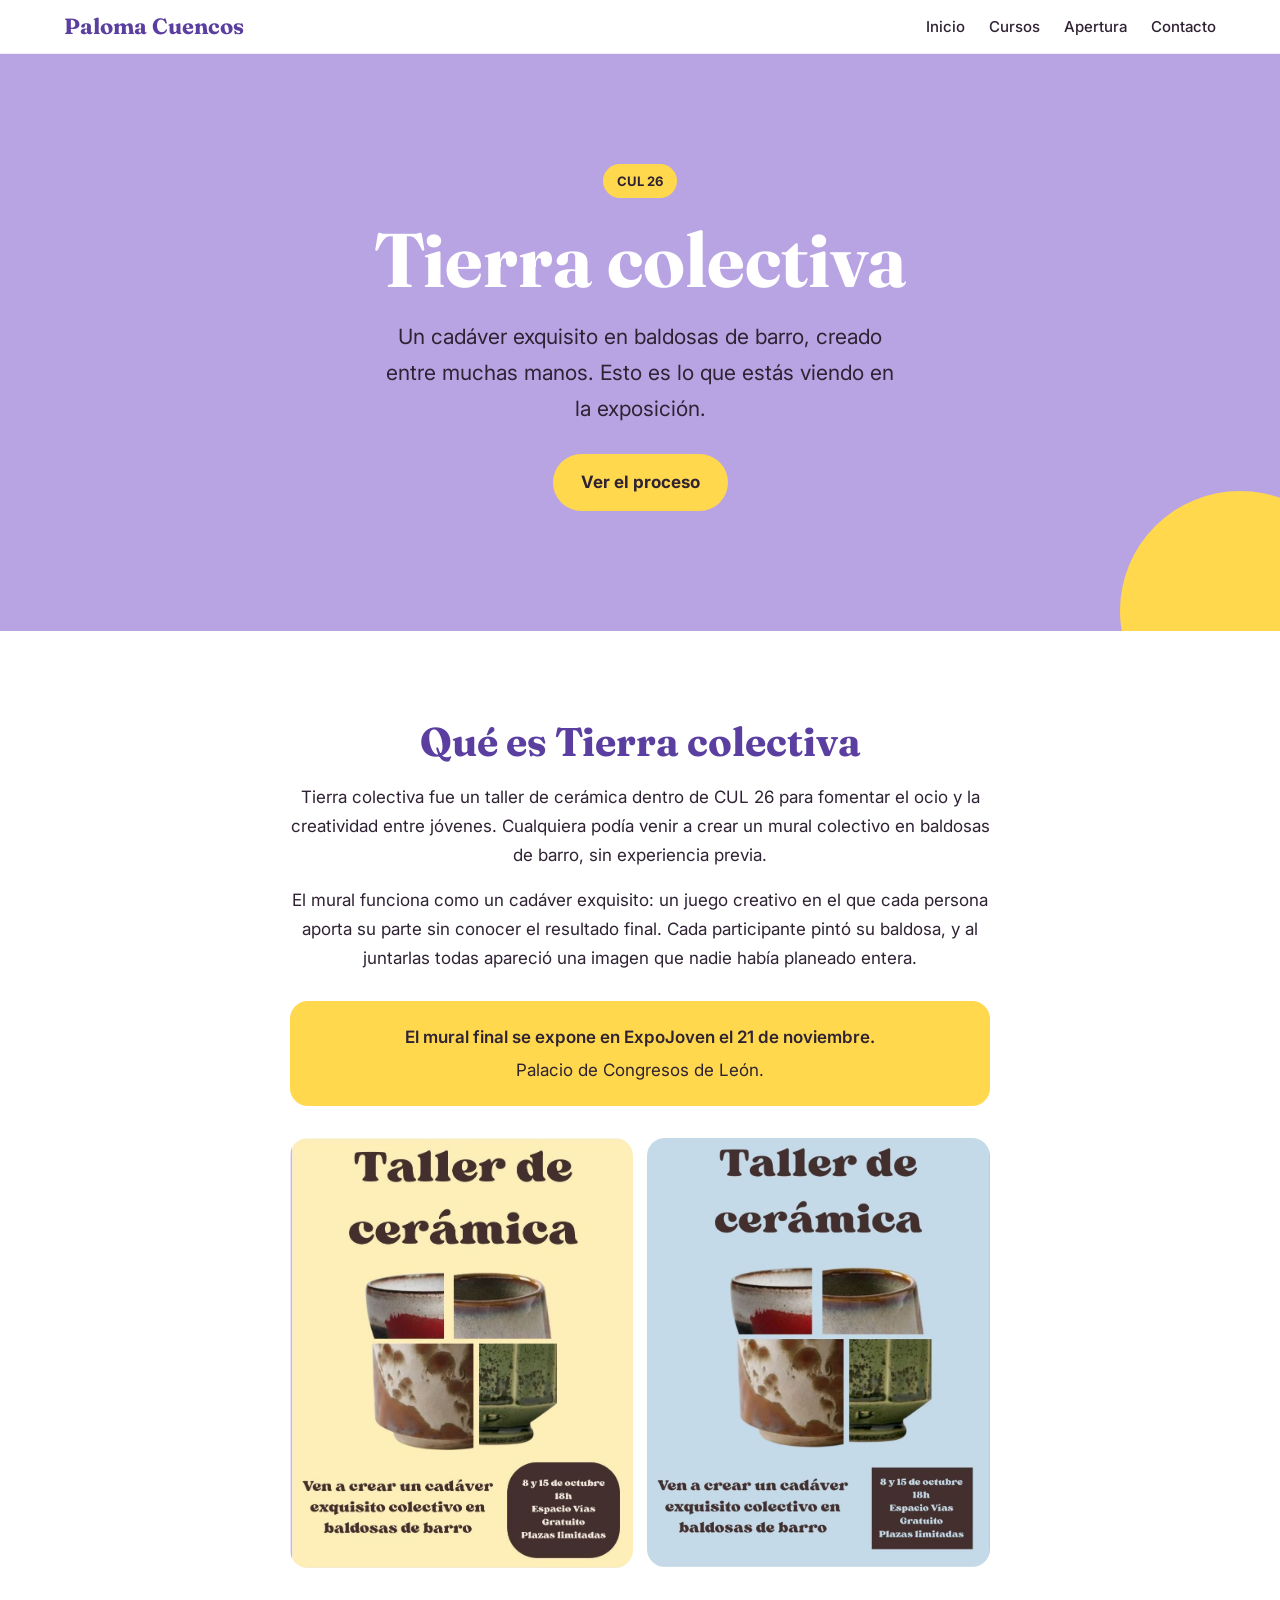
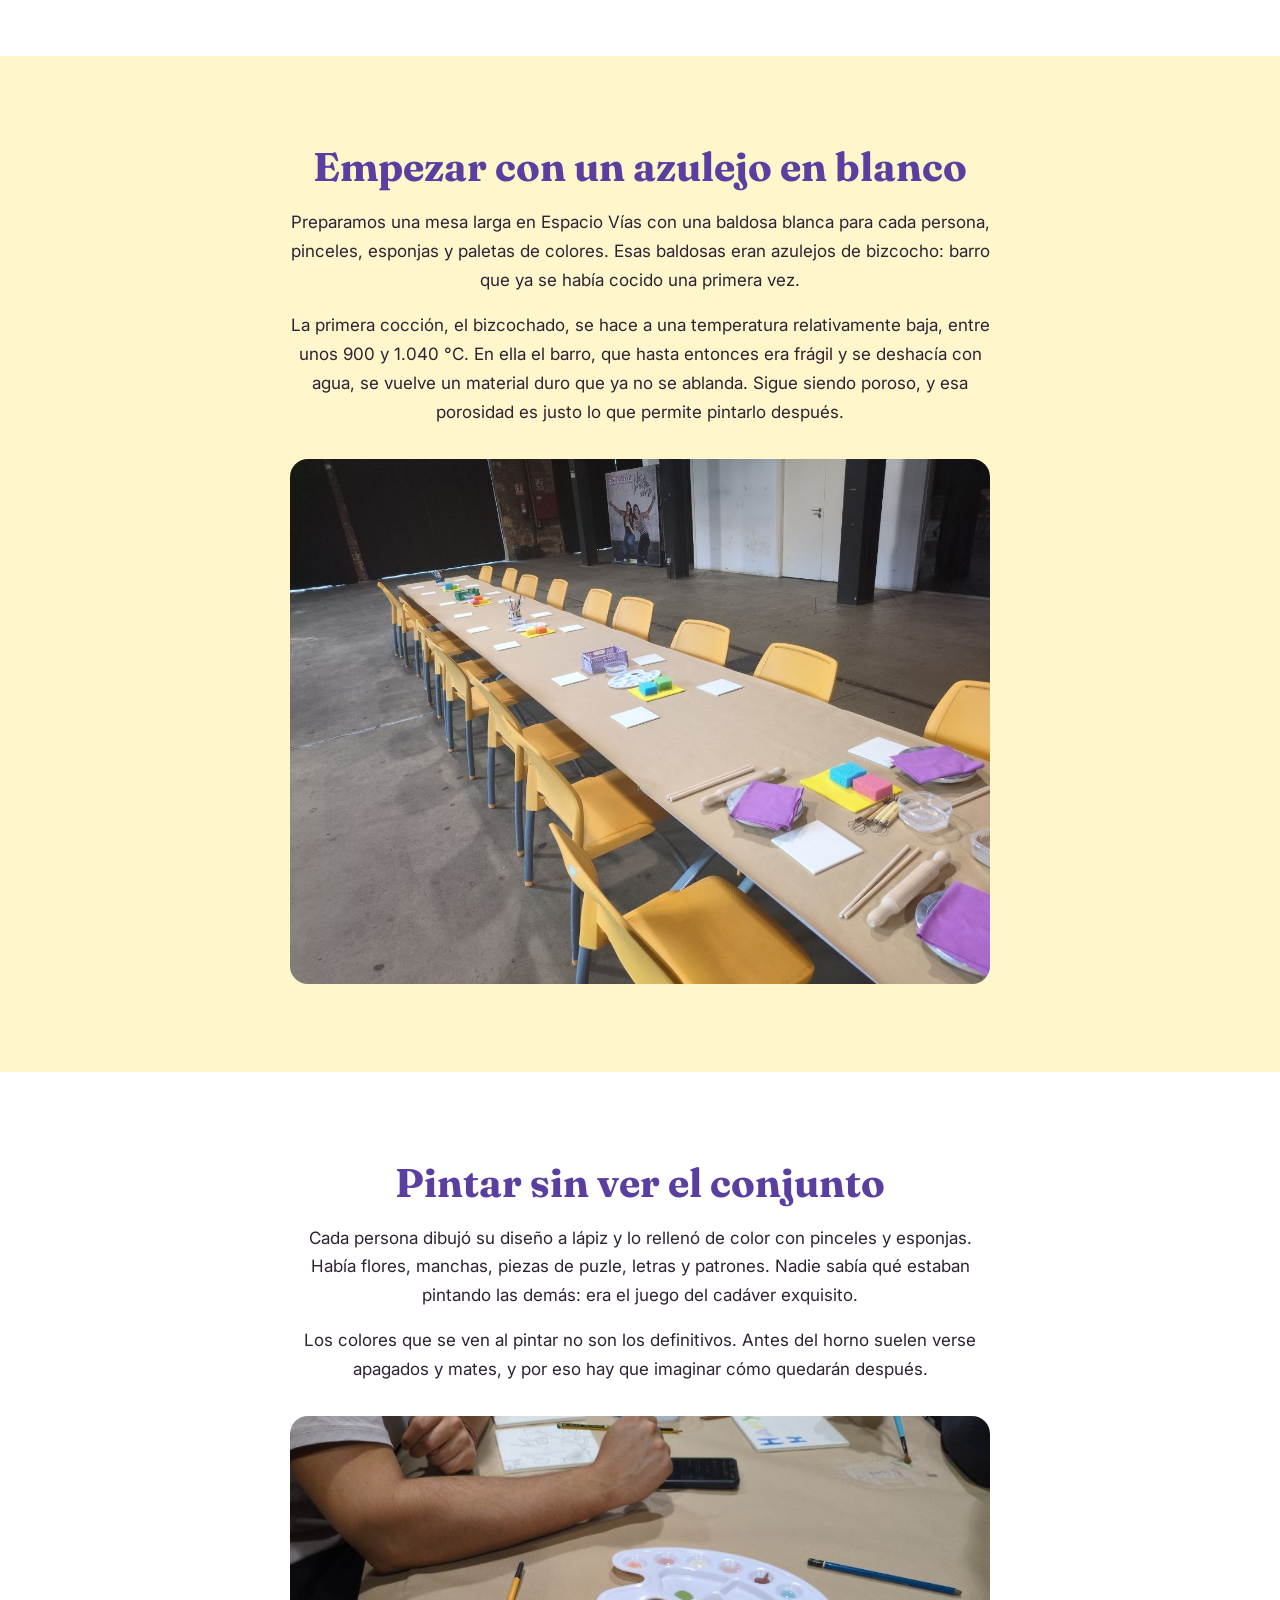
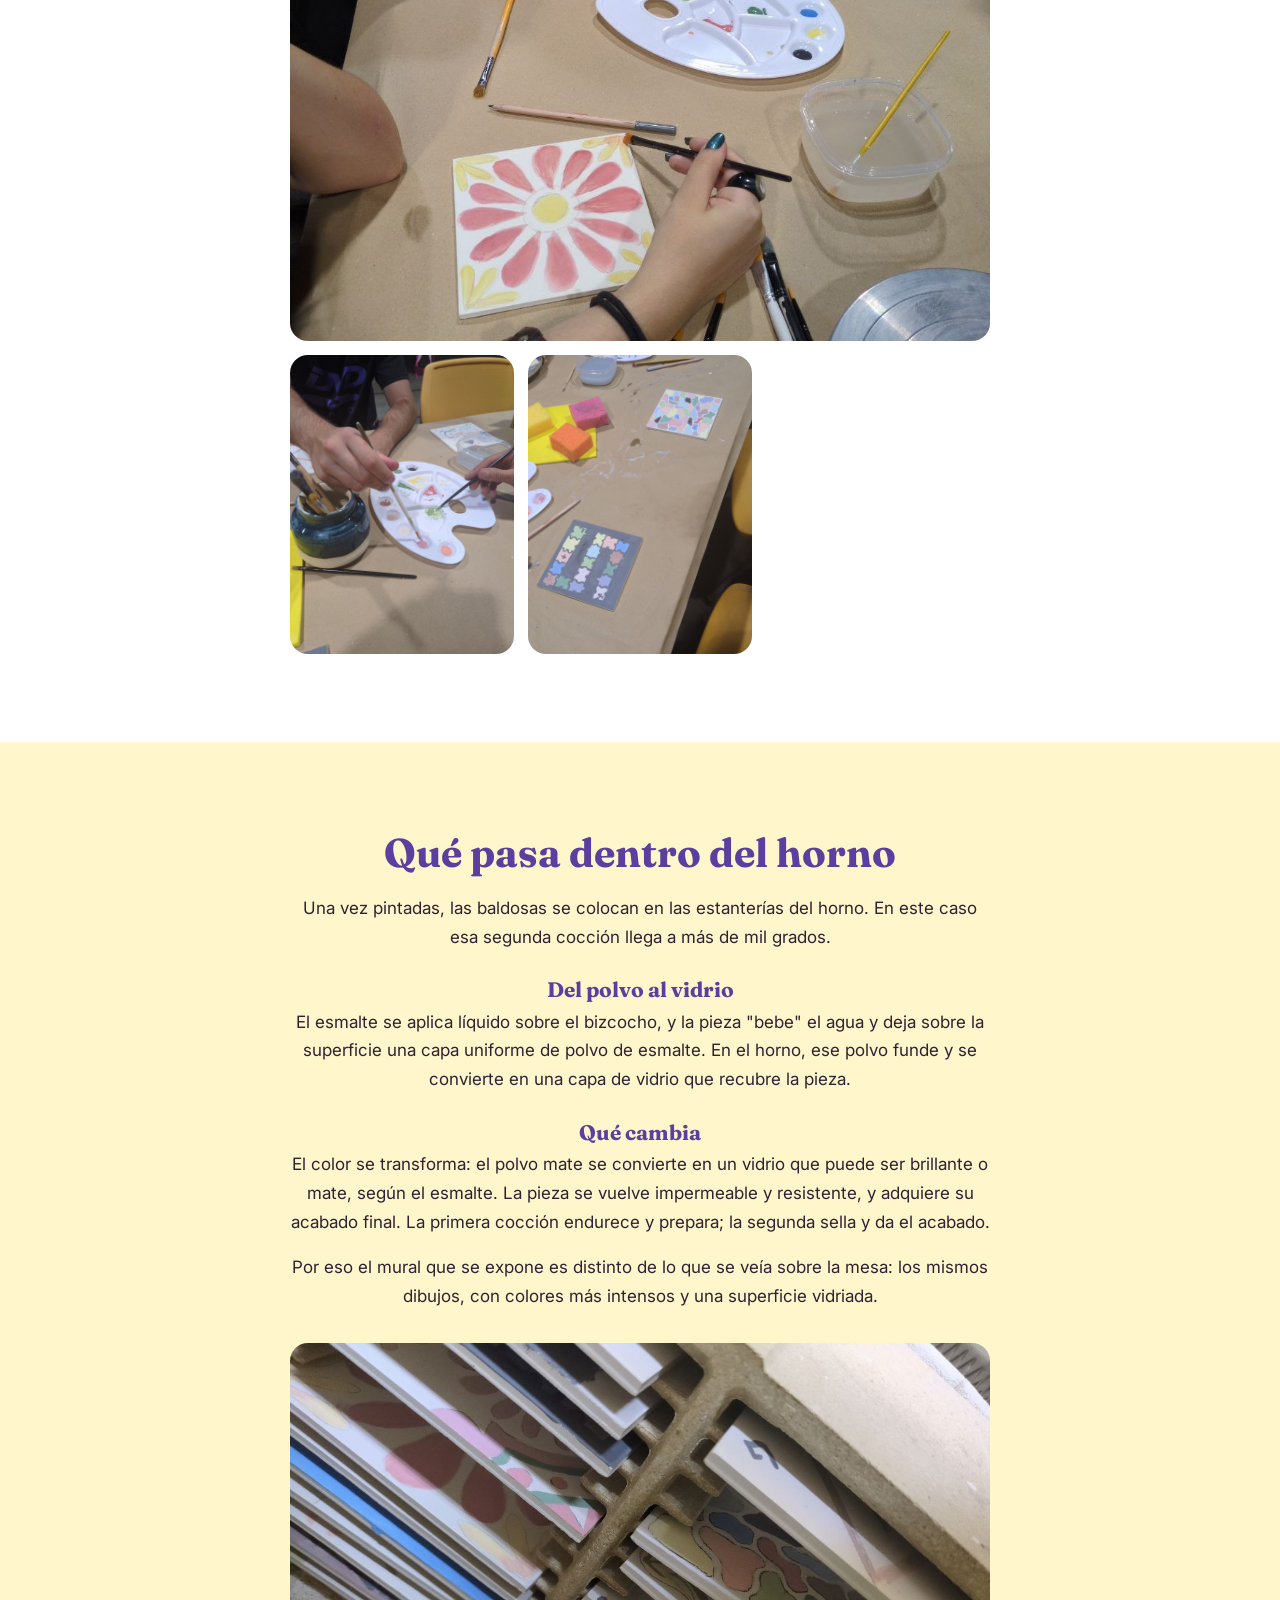
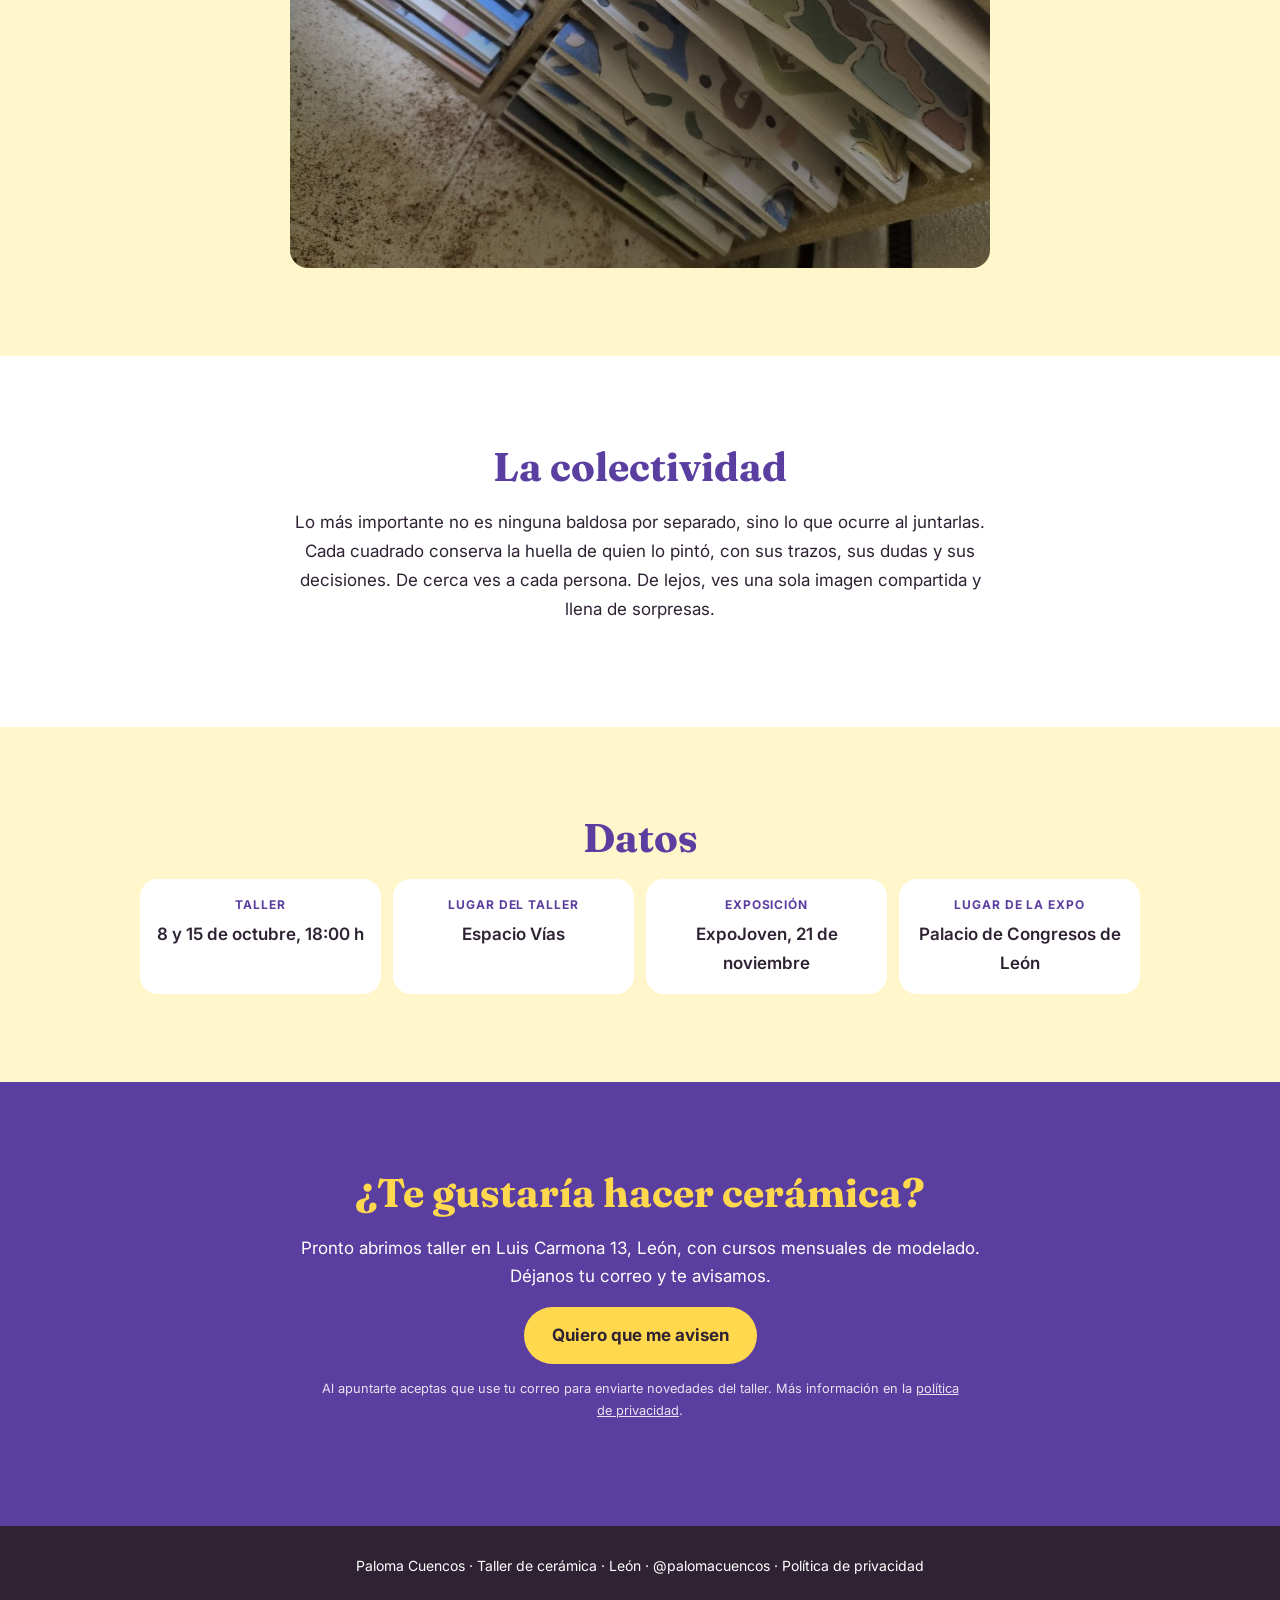
==== commit 1a3e369a: "Revise navigation and update form links in HTML Updated navigation and footer links, and modified th" ====
--- a/tierra-colectiva.html
+++ b/tierra-colectiva.html
@@ -5,7 +5,9 @@
 <link rel="preconnect" href="https://fonts.googleapis.com"><link rel="preconnect" href="https://fonts.gstatic.com" crossorigin>
 <link href="https://fonts.googleapis.com/css2?family=Fraunces:opsz,wght@9..144,600;9..144,700&family=Inter:wght@400;500;600;700&display=swap" rel="stylesheet">
 <link rel="stylesheet" href="style.css"></head><body>
-<header><a class="logo" href="index.html">Paloma Cuencos</a><a class="mini" style="background:none;color:var(--ink)" href="index.html">Volver al taller</a></header>
+<header><a class="logo" href="index.html">Paloma Cuencos</a>
+<nav><a href="index.html">Inicio</a><a href="index.html#cursos">Cursos</a><a href="index.html#apertura">Apertura</a><a href="index.html#contacto">Contacto</a></nav>
+<a class="mini" href="index.html">Volver al taller</a></header>
 <main>
 <div class="hero"><span class="tag">CUL 26</span><h1>Tierra colectiva</h1><p>Un cadáver exquisito en baldosas de barro, creado entre muchas manos. Esto es lo que estás viendo en la exposición.</p><a class="btn" href="#proceso">Ver el proceso</a></div>
 
@@ -48,9 +50,9 @@
 <div class="facts"><div><b>Taller</b>8 y 15 de octubre, 18:00 h</div><div><b>Lugar del taller</b>Espacio Vías</div><div><b>Exposición</b>ExpoJoven, 21 de noviembre</div><div><b>Lugar de la expo</b>Palacio de Congresos de León</div></div></div></section>
 
 <section class="dark"><div class="wrap"><h2>¿Te gustaría hacer cerámica?</h2>
-<p>Pronto abrimos taller en Luis Carmona 13, León, con cursos mensuales de modelado. Déjanos tus datos y te avisamos.</p>
-<a class="btn" href="https://forms.google.com/TU-ENLACE-AQUI" target="_blank" rel="noopener">Quiero que me avisen</a></div></section>
+<p>Pronto abrimos taller en Luis Carmona 13, León, con cursos mensuales de modelado. Déjanos tu correo y te avisamos.</p>
+<a class="btn" href="https://docs.google.com/forms/d/e/1FAIpQLSeFJO5fGRubrJ4p-Fk9svRsO-Xic_k11_MU3xuVN4CraEkRDw/viewform" target="_blank" rel="noopener">Quiero que me avisen</a><p style="font-size:.8rem;margin-top:14px;opacity:.85">Al apuntarte aceptas que use tu correo para enviarte novedades del taller. Más información en la <a href="politica-privacidad.html" style="color:inherit;text-decoration:underline">política de privacidad</a>.</p></div></section>
 </main>
-<footer>Paloma Cuencos · Taller de cerámica · León · <a href="https://www.instagram.com/palomacuencos">@palomacuencos</a></footer>
-<a class="btn sticky" href="https://forms.google.com/TU-ENLACE-AQUI" target="_blank" rel="noopener">Quiero que me avisen</a>
+<footer>Paloma Cuencos · Taller de cerámica · León · <a href="https://www.instagram.com/palomacuencos">@palomacuencos</a> · <a href="politica-privacidad.html">Política de privacidad</a></footer>
+<a class="btn sticky" href="https://docs.google.com/forms/d/e/1FAIpQLSeFJO5fGRubrJ4p-Fk9svRsO-Xic_k11_MU3xuVN4CraEkRDw/viewform" target="_blank" rel="noopener">Quiero que me avisen</a>
 </body></html>
